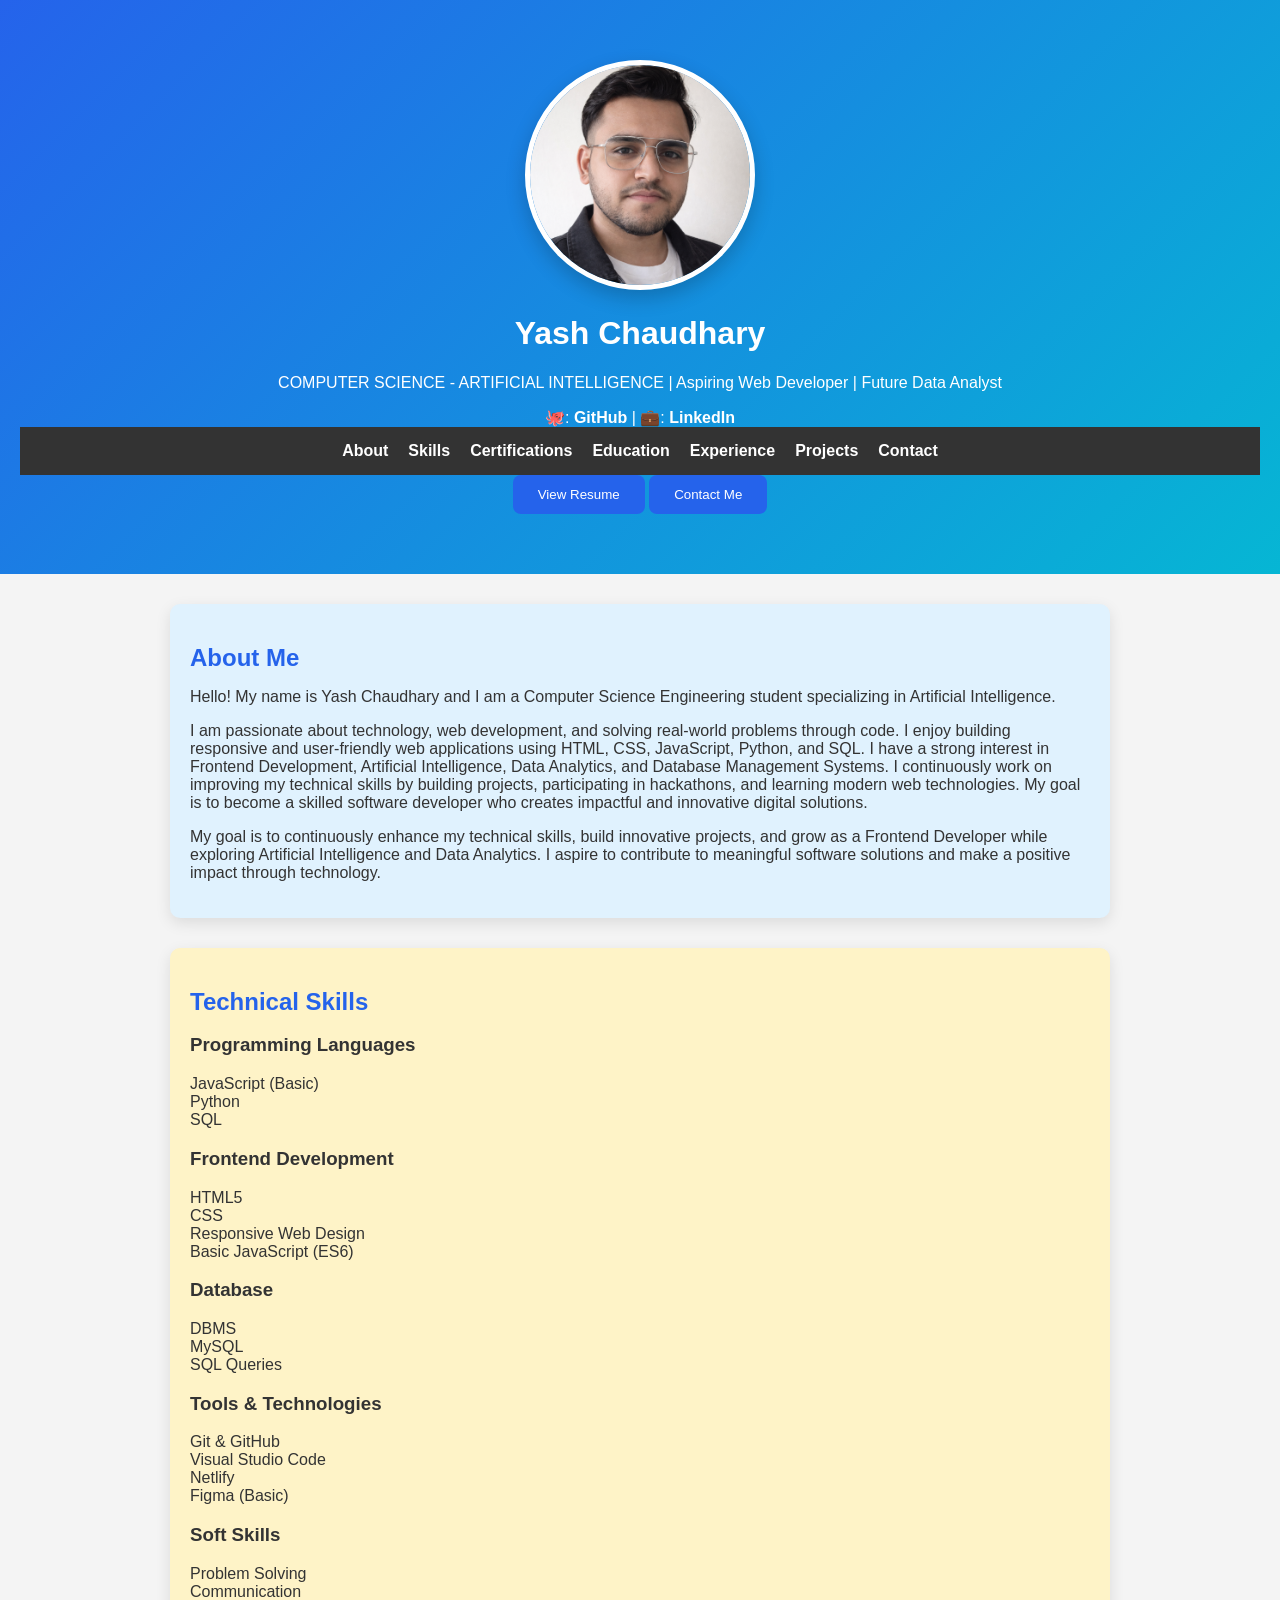
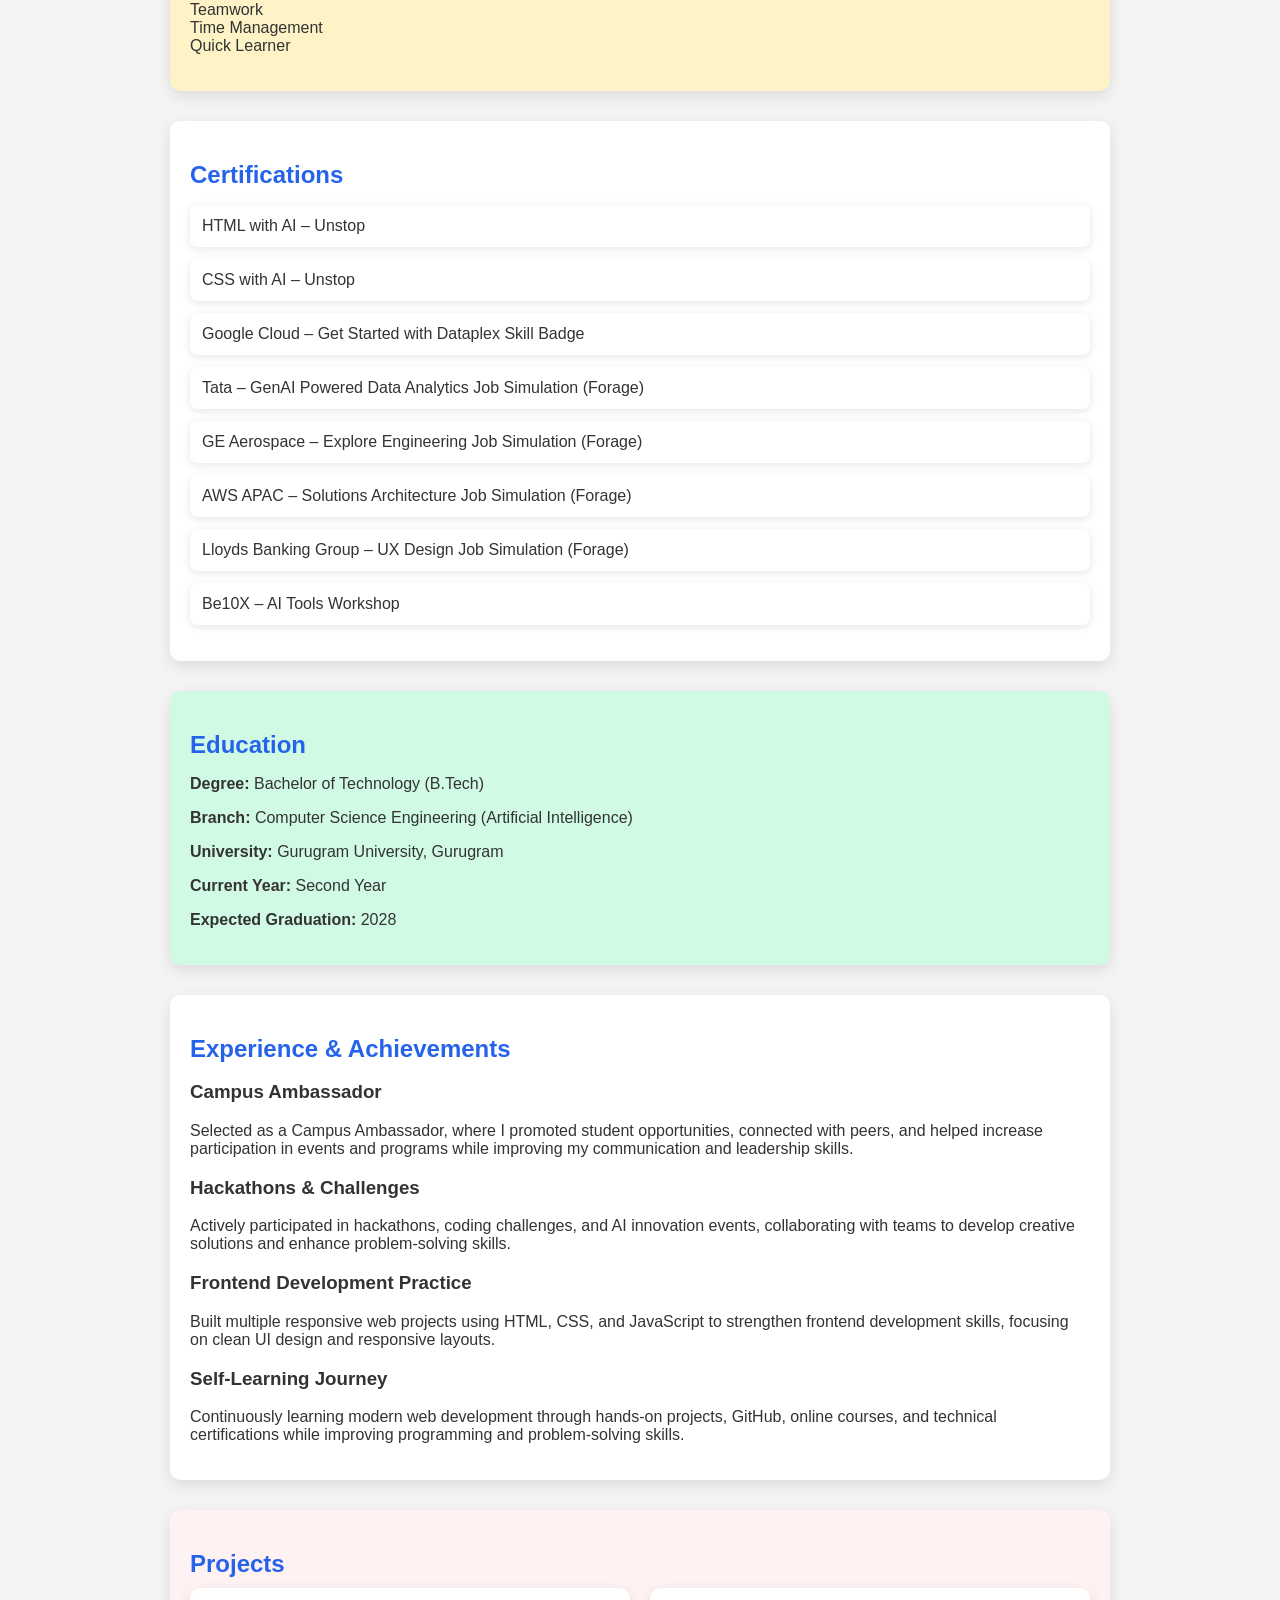
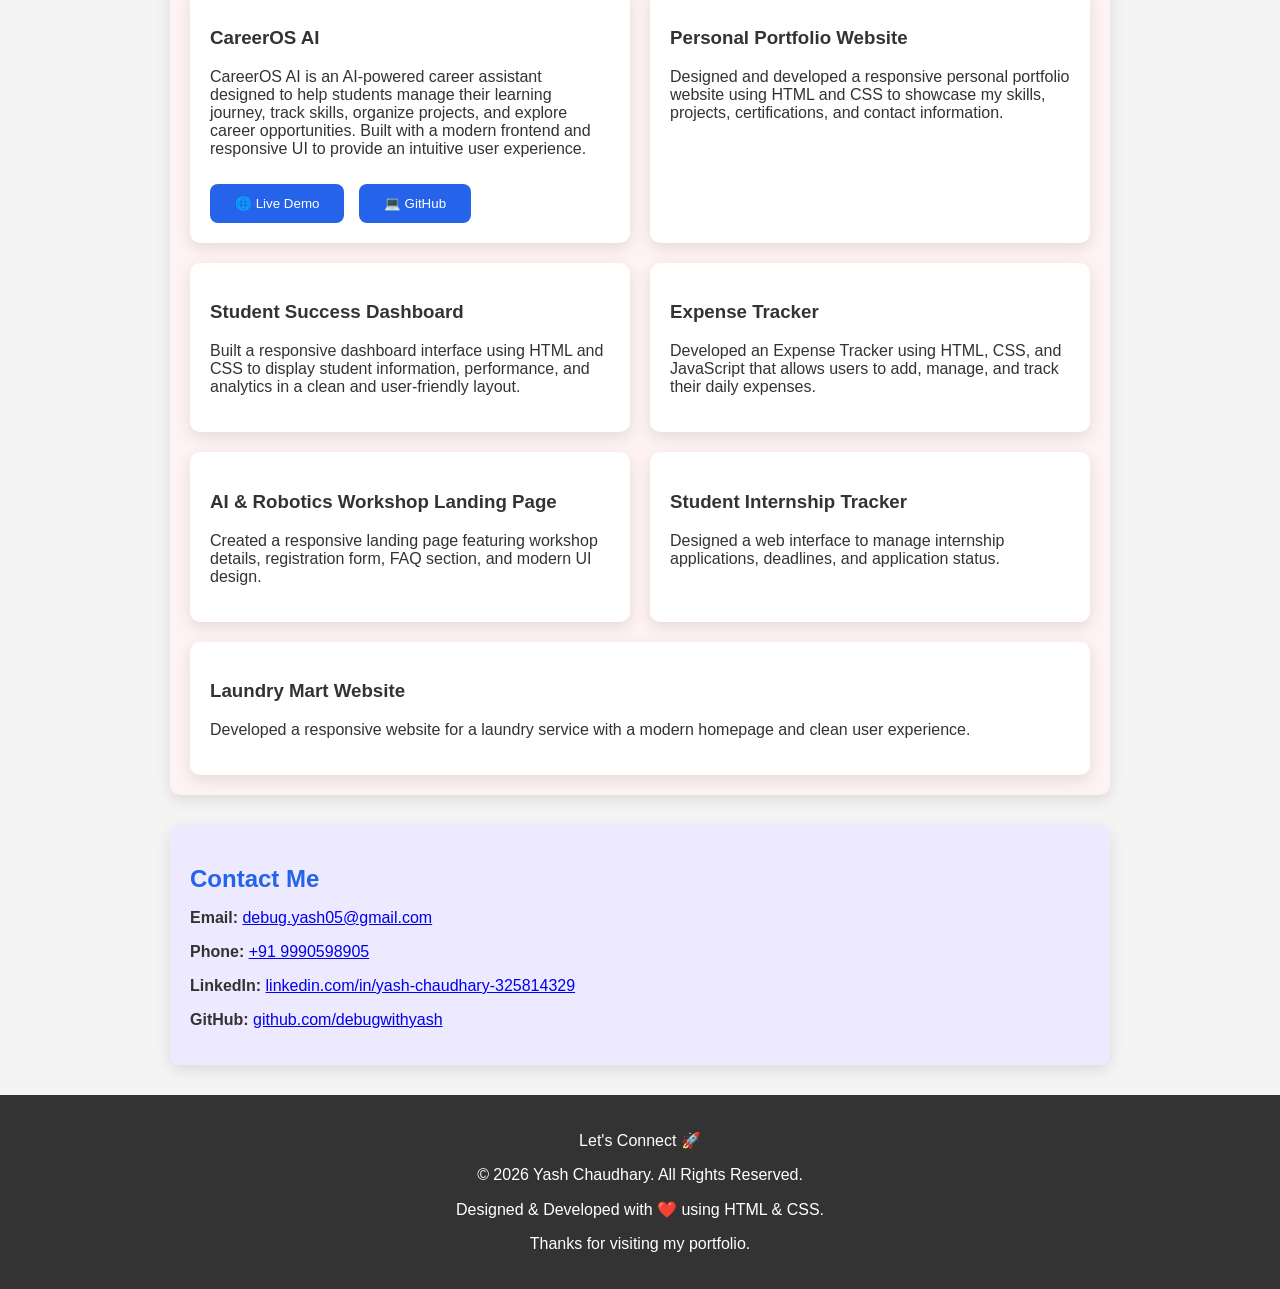
==== index.html @ e800869d "Rename day1.html to index.html" ====
<!DOCTYPE html>
<html>
<head>
   <title>Yash Chaudhary | Portfolio</title>
   <meta charset="UTF-8">
   <meta name="viewport" content="width=device-width, initial-scale=1.0">
</head>
<style>
    html{
    scroll-behavior:smooth;
   }
   img{
    width:220px;
    height:220px;
    border-radius:50%;
    object-fit:cover;
    object-position:center 15%;
    border:5px solid white;
    box-shadow:0 8px 20px rgba(0,0,0,.2);
}
    body{
        margin:0;
        padding:0;
        font-family: Arial, sans-serif;
        background:#f4f4f4;
        color:#333;
    }
    nav{
        background:#333;
       display:flex;
        justify-content:center;
        gap:20px;
        padding:15px;
        align-items:center;

        position:sticky;
        top:0;
        z-index:1000;
    }
    nav a{
        color:white;
        text-decoration:none;
        font-weight:bold;
    }
    nav a:hover{
        color:yellow;
    }
    header{
    text-align:center;
    padding:60px 20px;
    background:linear-gradient(135deg,#2563eb,#06b6d4);
    color:white;
}
header a{
    color:white;
    text-decoration:none;
    font-weight:bold;
}

header a:hover{
    color:#ffd54f;
}
    section{
        padding:20px;
        max-width:900px;
        margin:30px auto;
        background:white;
        border-radius:10px;
        box-shadow:0 5px 15px rgba(0,0,0,.1);
    }
    h2{
        color:#2563eb;
        margin-bottom:10px;
    }  
    button{
    background:#2563eb;
    color:white;
    border:none;
    padding:12px 25px;
    border-radius:8px;
    cursor:pointer;
    transition:.3s;
}


button:hover{
    background:#1d4ed8;
    transform:translateY(-3px);
}
    section:hover{
        transform:translateY(-5px);
        box-shadow:0 10px 20px rgba(0,0,0,.2);
    }
    section{
        transition:.3s;     
}
    
     ul{
    list-style:none;
    padding:0;
    }
    footer{
    background:#333;
    color:white;
    text-align:center;
    padding:20px;
    }
    #about
{
        background:#e0f2fe;
    }
    #skills{
        background:#fef3c7;
    }
    #education{
        background:#d1fae5;
    }
    #projects{
        background:#fef2f2;
    }
    #contact{
        background:#ede9fe;
    }
   #certifications li{
    background:#fff;
    padding:12px;
    margin-bottom:12px;
    border-radius:8px;
    box-shadow:0 2px 8px rgba(0,0,0,.1);
}
    .projects-container{
    display:flex;
    flex-wrap:wrap;
    gap:20px;
    justify-content:center;
}

.project-card{
    flex:1 1 280px;
    background:white;
    padding:20px;
    border-radius:10px;
    box-shadow:0 5px 15px rgba(0,0,0,.1);
    transition:.3s;
}

.project-card:hover{
    transform:translateY(-8px);
    box-shadow:0 10px 25px rgba(0,0,0,.2);
}
.project-card a{
    text-decoration:none;
}

.project-card button{
    margin-top:10px;
    margin-right:10px;
}
</style>
<body>
    <header>
        <img src="yash.png" alt="Yash Chaudhary">
        <h1>Yash Chaudhary</h1>
        <p>COMPUTER SCIENCE - ARTIFICIAL INTELLIGENCE | Aspiring Web Developer | Future Data Analyst</p>
        🐙: <a href="https://github.com/debugwithyash">GitHub</a> | 💼: <a href="https://www.linkedin.com/in/yash-chaudhary-325814329/">LinkedIn</a>
        <nav>
            <a href="#about">About</a> 
            <a href="#skills">Skills</a> 
            <a href="#certifications">Certifications</a> 
            <a href="#education">Education</a> 
            <a href="#experience">Experience</a> 
            <a href="#projects">Projects</a> 
            <a href="#contact">Contact</a>
        </nav>
        <a href="YashChaudharyResume.pdf" download>
        <button>View Resume</button>
        <a href="#contact">
    <button>Contact Me</button>
</a>
        </a>
    </header>

    <section id="about">
        <h2>About Me</h2>
        <p>
            Hello! My name is Yash Chaudhary and I am a Computer Science Engineering
            student specializing in Artificial Intelligence.
        </p>

        <p>
            I am passionate about technology, web development, and solving real-world problems through code. 
            I enjoy building responsive and user-friendly web applications using HTML, CSS, JavaScript, Python, and SQL.
             I have a strong interest in Frontend Development, Artificial Intelligence, Data Analytics, and Database Management Systems. 
             I continuously work on improving my technical skills by building projects, participating in hackathons, and learning modern web technologies. 
             My goal is to become a skilled software developer who creates impactful and innovative digital solutions.

        </p>

        <p>
            My goal is to continuously enhance my technical skills, build innovative projects, and grow as a Frontend Developer while exploring Artificial Intelligence and Data Analytics.
             I aspire to contribute to meaningful software solutions and make a positive impact through technology.

        </p>
    </section>


    <section id="skills">
        <h2>Technical Skills</h2>

        <h3>Programming Languages</h3>
        <ul>
            <li>JavaScript (Basic)</li>
            <li>Python</li>
            <li>SQL</li>
        </ul>

        <h3>Frontend Development</h3>
        <ul>
            <li>HTML5</li>
            <li>CSS</li>
            <li>Responsive Web Design</li>
            <li>Basic JavaScript (ES6)</li>
        </ul>

        <h3>Database</h3>
        <ul>
            <li>DBMS</li>
            <li>MySQL</li>
            <li>SQL Queries</li>
            
        </ul>
        <h3>Tools & Technologies</h3> 
        <ul> 
            <li>Git & GitHub</li> 
            <li>Visual Studio Code</li> 
            <li>Netlify</li>
            <li>Figma (Basic)</li> 
        </ul>
        <h3>Soft Skills</h3> 
        <ul> 
            <li>Problem Solving</li> 
            <li>Communication</li> 
            <li>Teamwork</li> 
            <li>Time Management</li> 
            <li>Quick Learner</li> 
        </ul>   
    </section>  

     <section id="certifications">
        <h2>Certifications</h2>
        <ul>
       <li>HTML with AI – Unstop</li> 
       <li>CSS with AI – Unstop</li> 
       <li>Google Cloud – Get Started with Dataplex Skill Badge</li>
        <li>Tata – GenAI Powered Data Analytics Job Simulation (Forage)</li>
         <li>GE Aerospace – Explore Engineering Job Simulation (Forage)</li> 
         <li>AWS APAC – Solutions Architecture Job Simulation (Forage)</li> 
         <li>Lloyds Banking Group – UX Design Job Simulation (Forage)</li> 
         <li>Be10X – AI Tools Workshop</li>     
        </ul>
     </section>

    <section id="education">
        <h2>Education</h2>

        <p><strong>Degree:</strong> Bachelor of Technology (B.Tech)</p> 
        <p><strong>Branch:</strong> Computer Science Engineering (Artificial Intelligence)</p> 
        <p><strong>University:</strong> Gurugram University, Gurugram</p> 
        <p><strong>Current Year:</strong> Second Year</p> 
        <p><strong>Expected Graduation:</strong> 2028</p>

    </section>
<section id="experience">
    <h2>Experience & Achievements</h2>

<h3>Campus Ambassador</h3>
<p>
    Selected as a Campus Ambassador, where I promoted student opportunities, connected with peers, and helped increase participation in events and programs while improving my communication and leadership skills.
</p>

<h3>Hackathons & Challenges</h3>
<p>
    Actively participated in hackathons, coding challenges, and AI innovation events, collaborating with teams to develop creative solutions and enhance problem-solving skills.
</p>

<h3>Frontend Development Practice</h3>
<p>
    Built multiple responsive web projects using HTML, CSS, and JavaScript to strengthen frontend development skills, focusing on clean UI design and responsive layouts.
</p>

<h3>Self-Learning Journey</h3>
<p>
    Continuously learning modern web development through hands-on projects, GitHub, online courses, and technical certifications while improving programming and problem-solving skills.
</p>

</section>

        
  <section id="projects">
    <h2>Projects</h2>

    <div class="projects-container">
<div class="project-card">
    <h3>CareerOS AI</h3>
    <p>
        CareerOS AI is an AI-powered career assistant designed to help students manage their learning journey, track skills, organize projects, and explore career opportunities. Built with a modern frontend and responsive UI to provide an intuitive user experience.
    </p>
    <a href="https://careeros-ai.netlify.app/" target="_blank">
    <button>🌐 Live Demo</button>
</a>

<a href="https://github.com/debugwithyash/careeros-ai" target="_blank">
    <button>💻 GitHub</button>
</a>
</div>
        <div class="project-card">
            <h3>Personal Portfolio Website</h3>
            <p>
                Designed and developed a responsive personal portfolio website using HTML and CSS to showcase my skills, projects, certifications, and contact information.
            </p>
        </div>

        <div class="project-card">
            <h3>Student Success Dashboard</h3>
            <p>
                Built a responsive dashboard interface using HTML and CSS to display student information, performance, and analytics in a clean and user-friendly layout.
            </p>
        </div>

        <div class="project-card">
            <h3>Expense Tracker</h3>
            <p>
                Developed an Expense Tracker using HTML, CSS, and JavaScript that allows users to add, manage, and track their daily expenses.
            </p>
        </div>

        <div class="project-card">
            <h3>AI & Robotics Workshop Landing Page</h3>
            <p>
                Created a responsive landing page featuring workshop details, registration form, FAQ section, and modern UI design.
            </p>
        </div>

        <div class="project-card">
            <h3>Student Internship Tracker</h3>
            <p>
                Designed a web interface to manage internship applications, deadlines, and application status.
            </p>
        </div>

        <div class="project-card">
            <h3>Laundry Mart Website</h3>
            <p>
                Developed a responsive website for a laundry service with a modern homepage and clean user experience.
            </p>
        </div>

    </div>
</section>

<section id="contact">
    <h2>Contact Me</h2>

<p><strong>Email:</strong> <a href="mailto:debug.yash05@gmail.com">debug.yash05@gmail.com</a></p>

<p><strong>Phone:</strong> <a href="tel:+919990598905">+91 9990598905</a></p>

<p><strong>LinkedIn:</strong> 
    <a href="https://www.linkedin.com/in/yash-chaudhary-325814329/" target="_blank">
        linkedin.com/in/yash-chaudhary-325814329
    </a>
</p>

<p><strong>GitHub:</strong> 
    <a href="https://github.com/debugwithyash" target="_blank">
        github.com/debugwithyash
    </a>
</p>

</section>

<footer>
    <p>Let's Connect 🚀</p>
    <p>© 2026 Yash Chaudhary. All Rights Reserved.</p>
    <p>Designed & Developed with ❤️ using HTML & CSS.</p>
    <p>Thanks for visiting my portfolio.</p>
</footer>

</body>
</html>
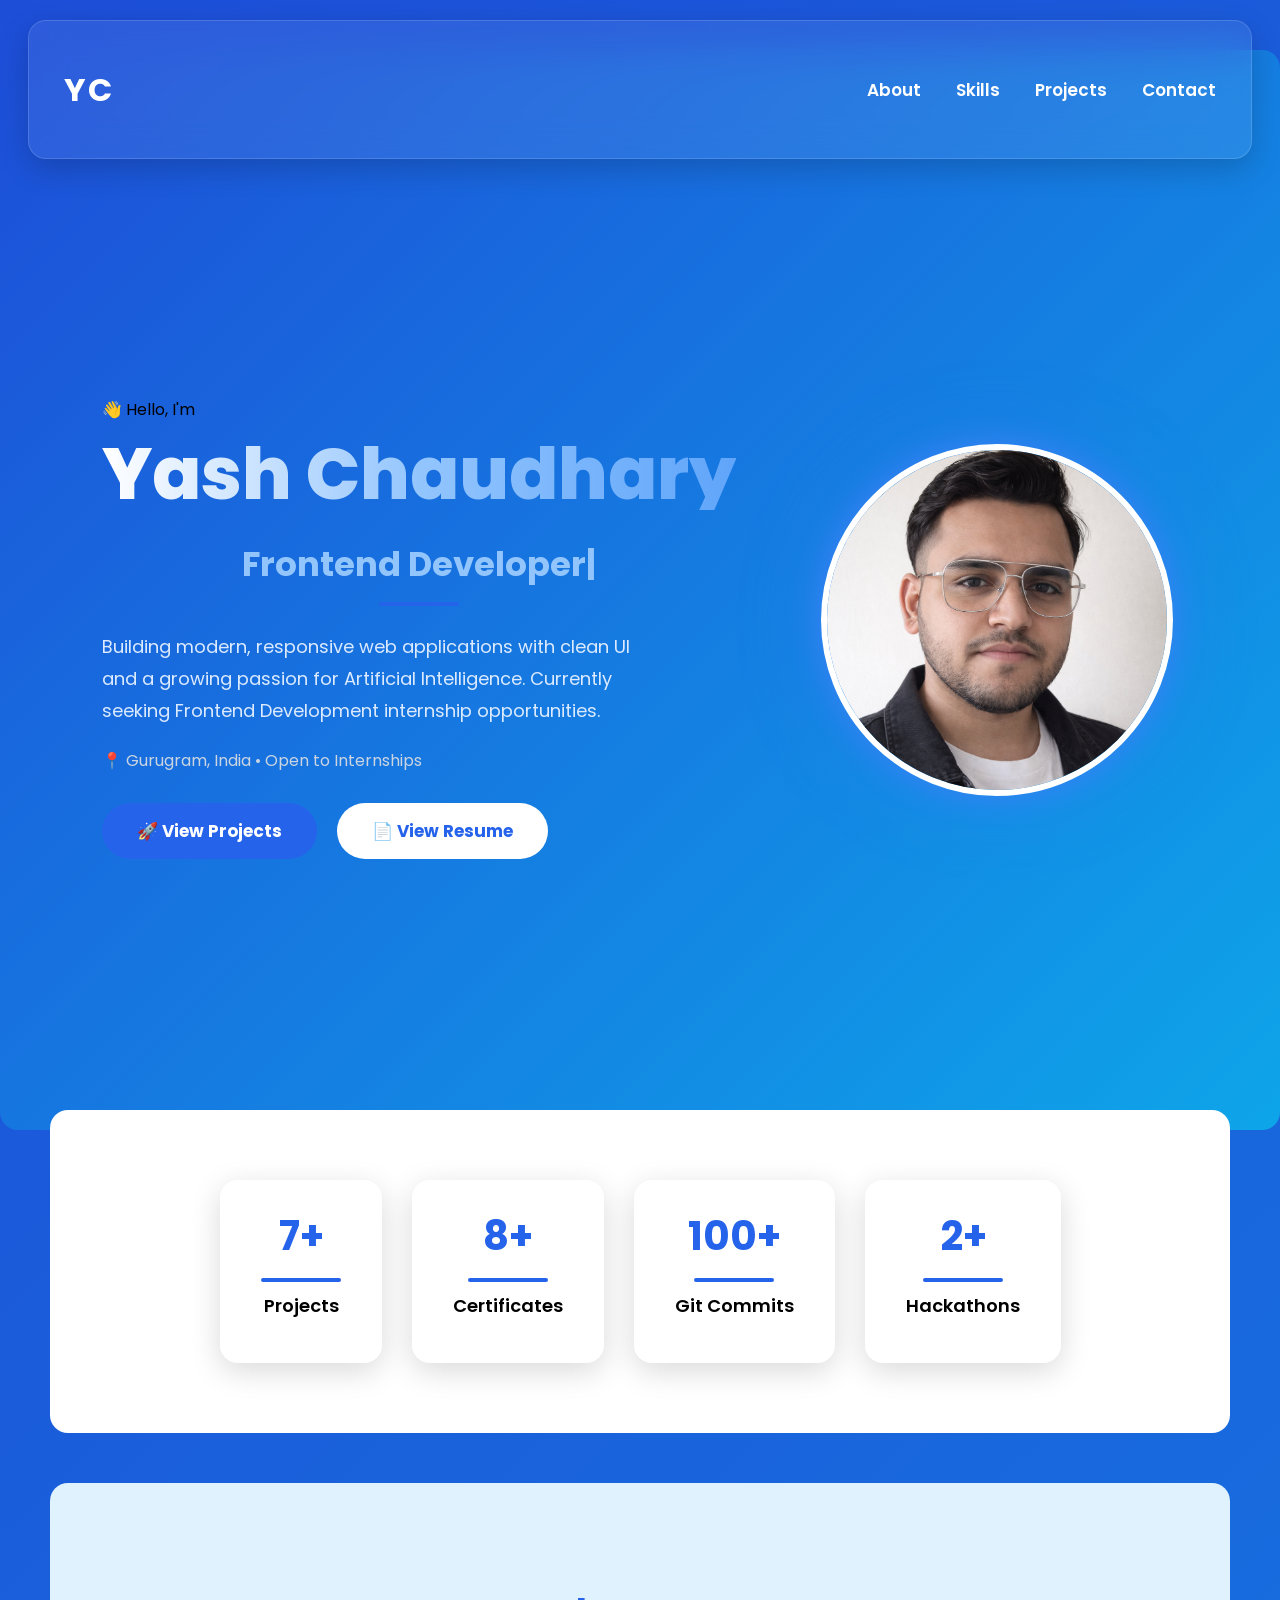
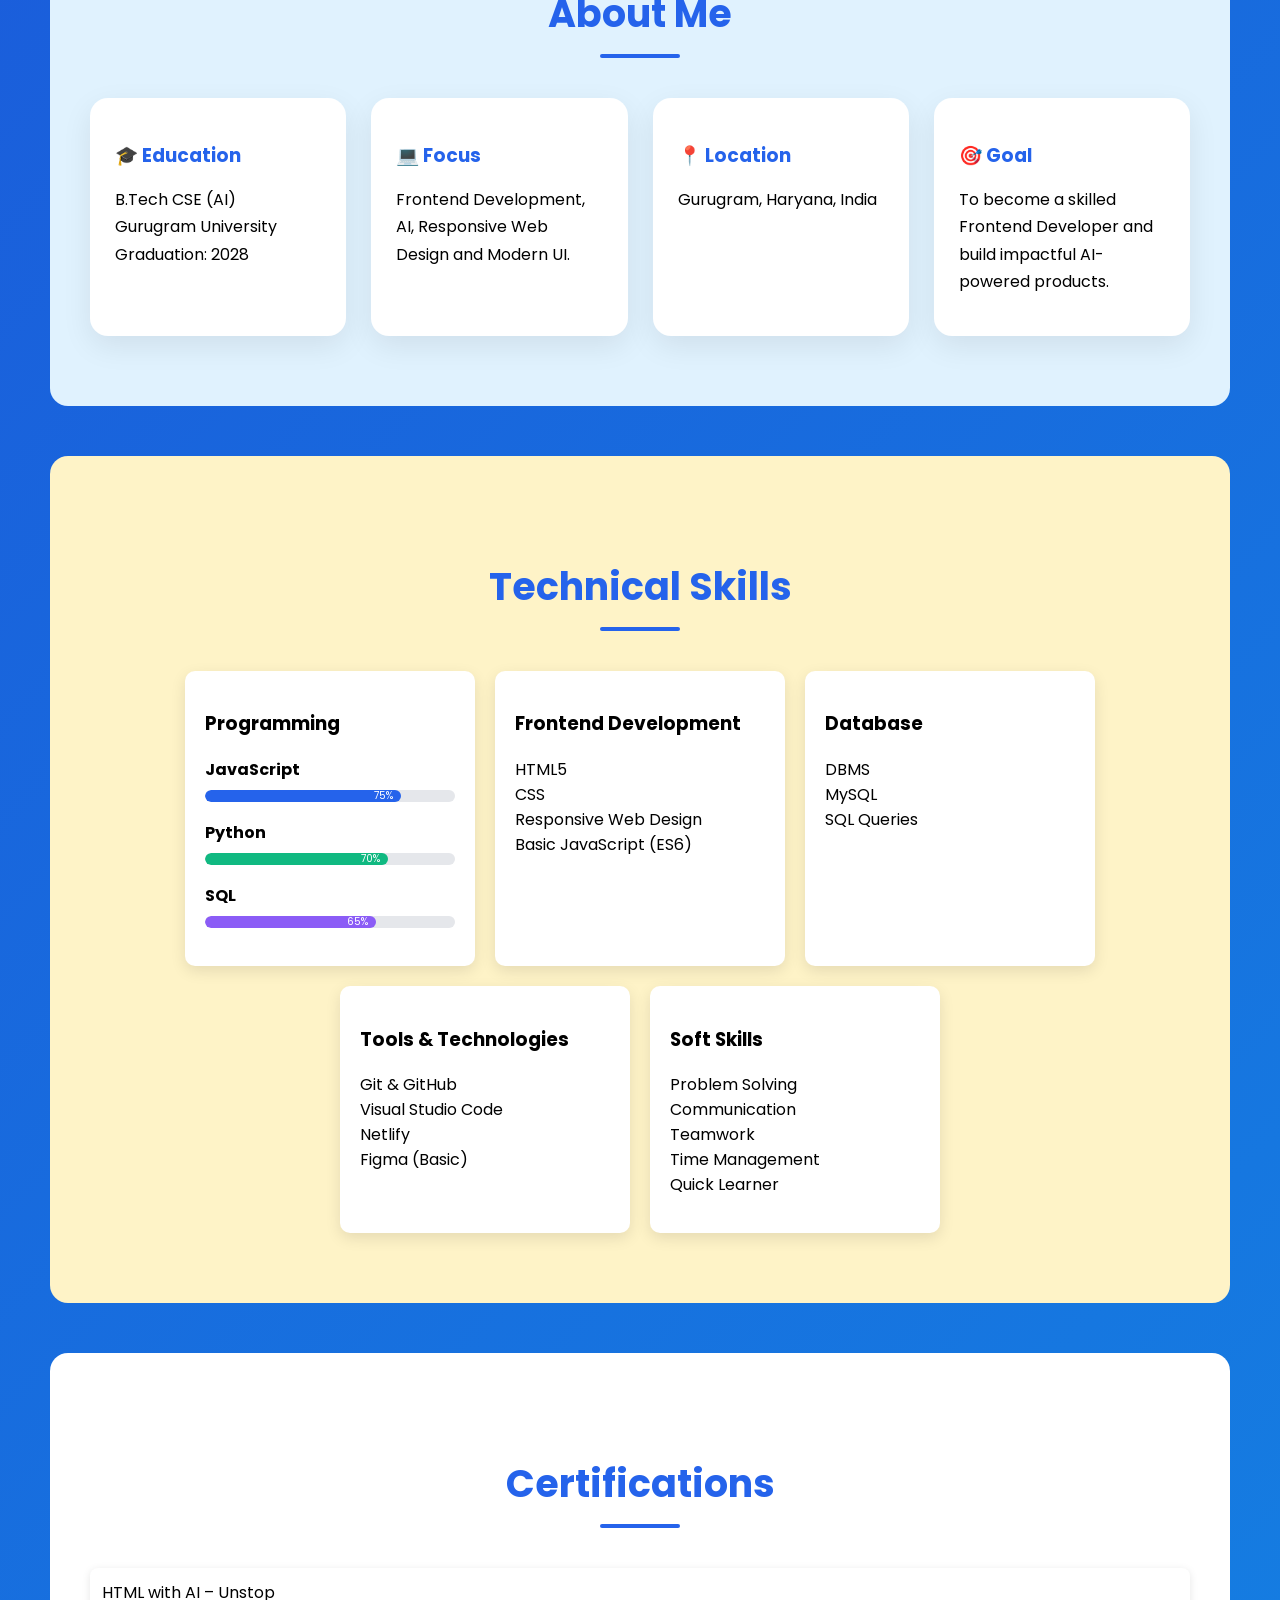
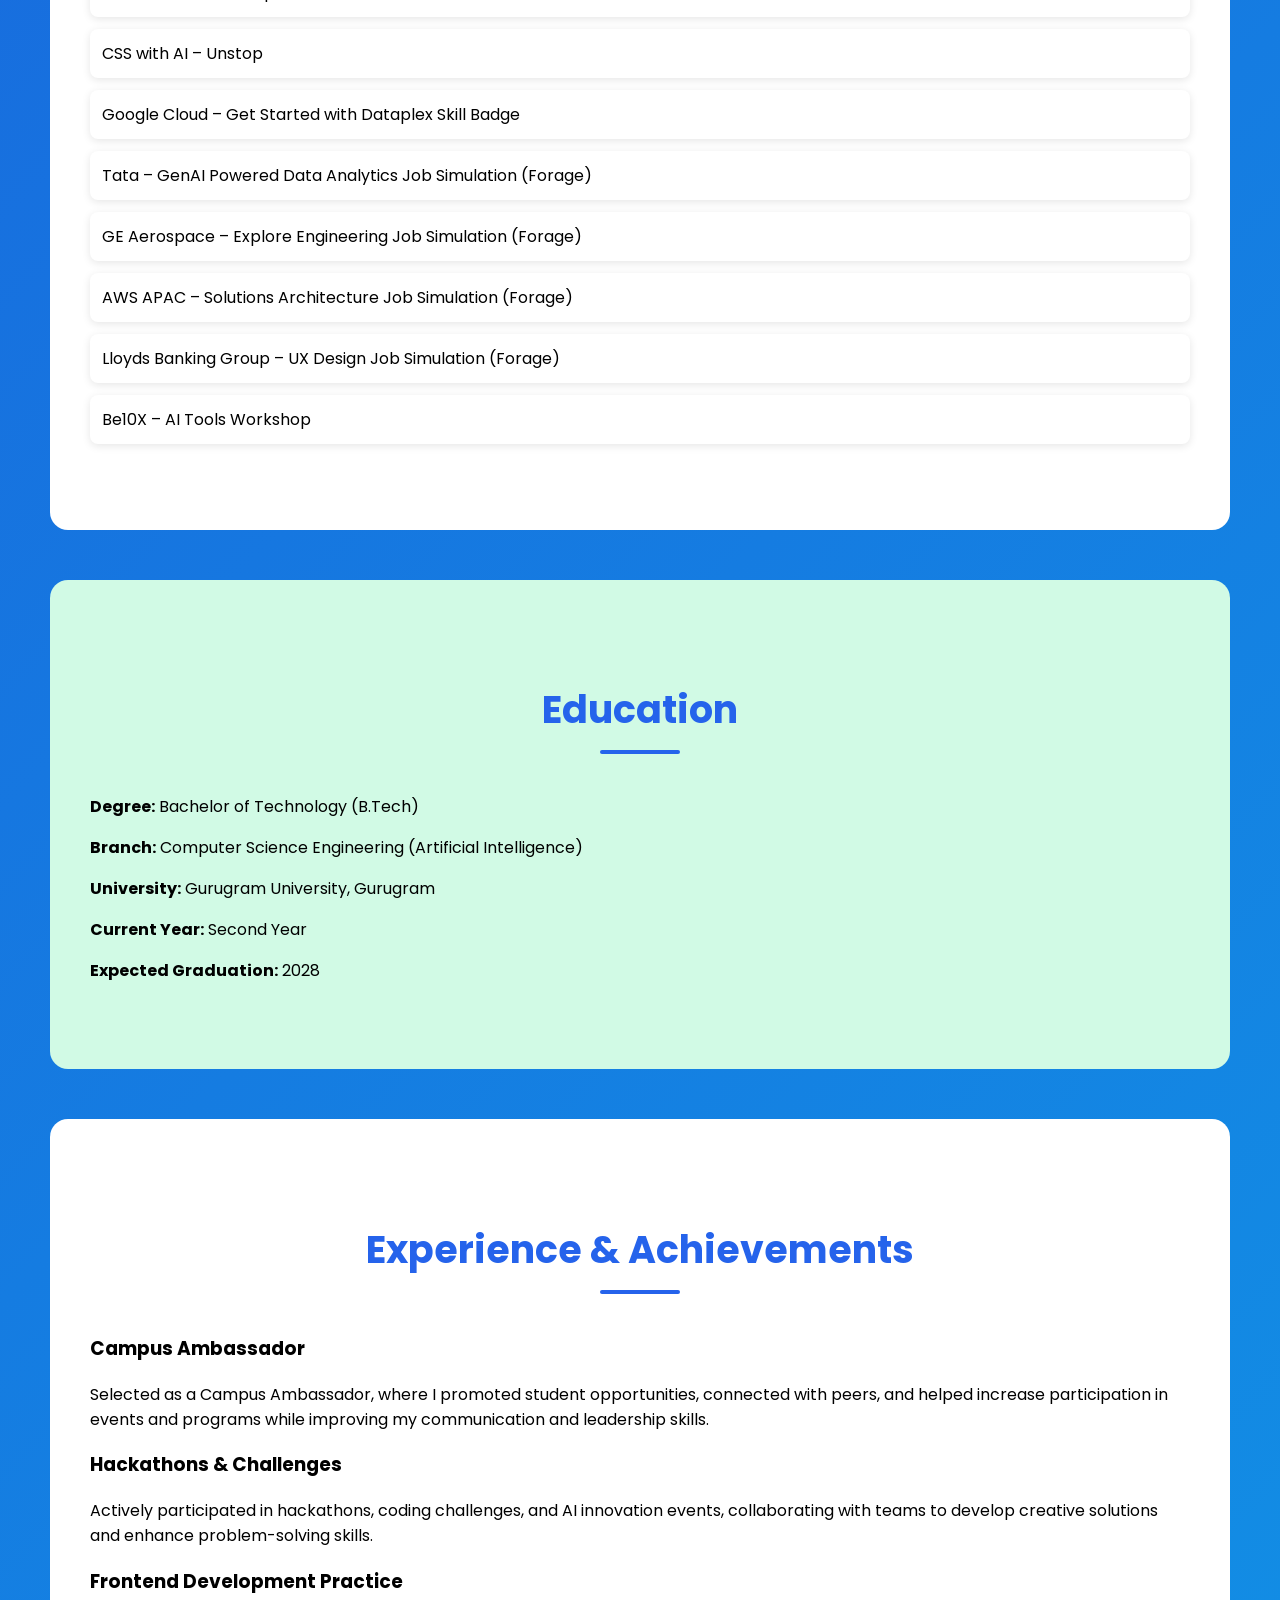
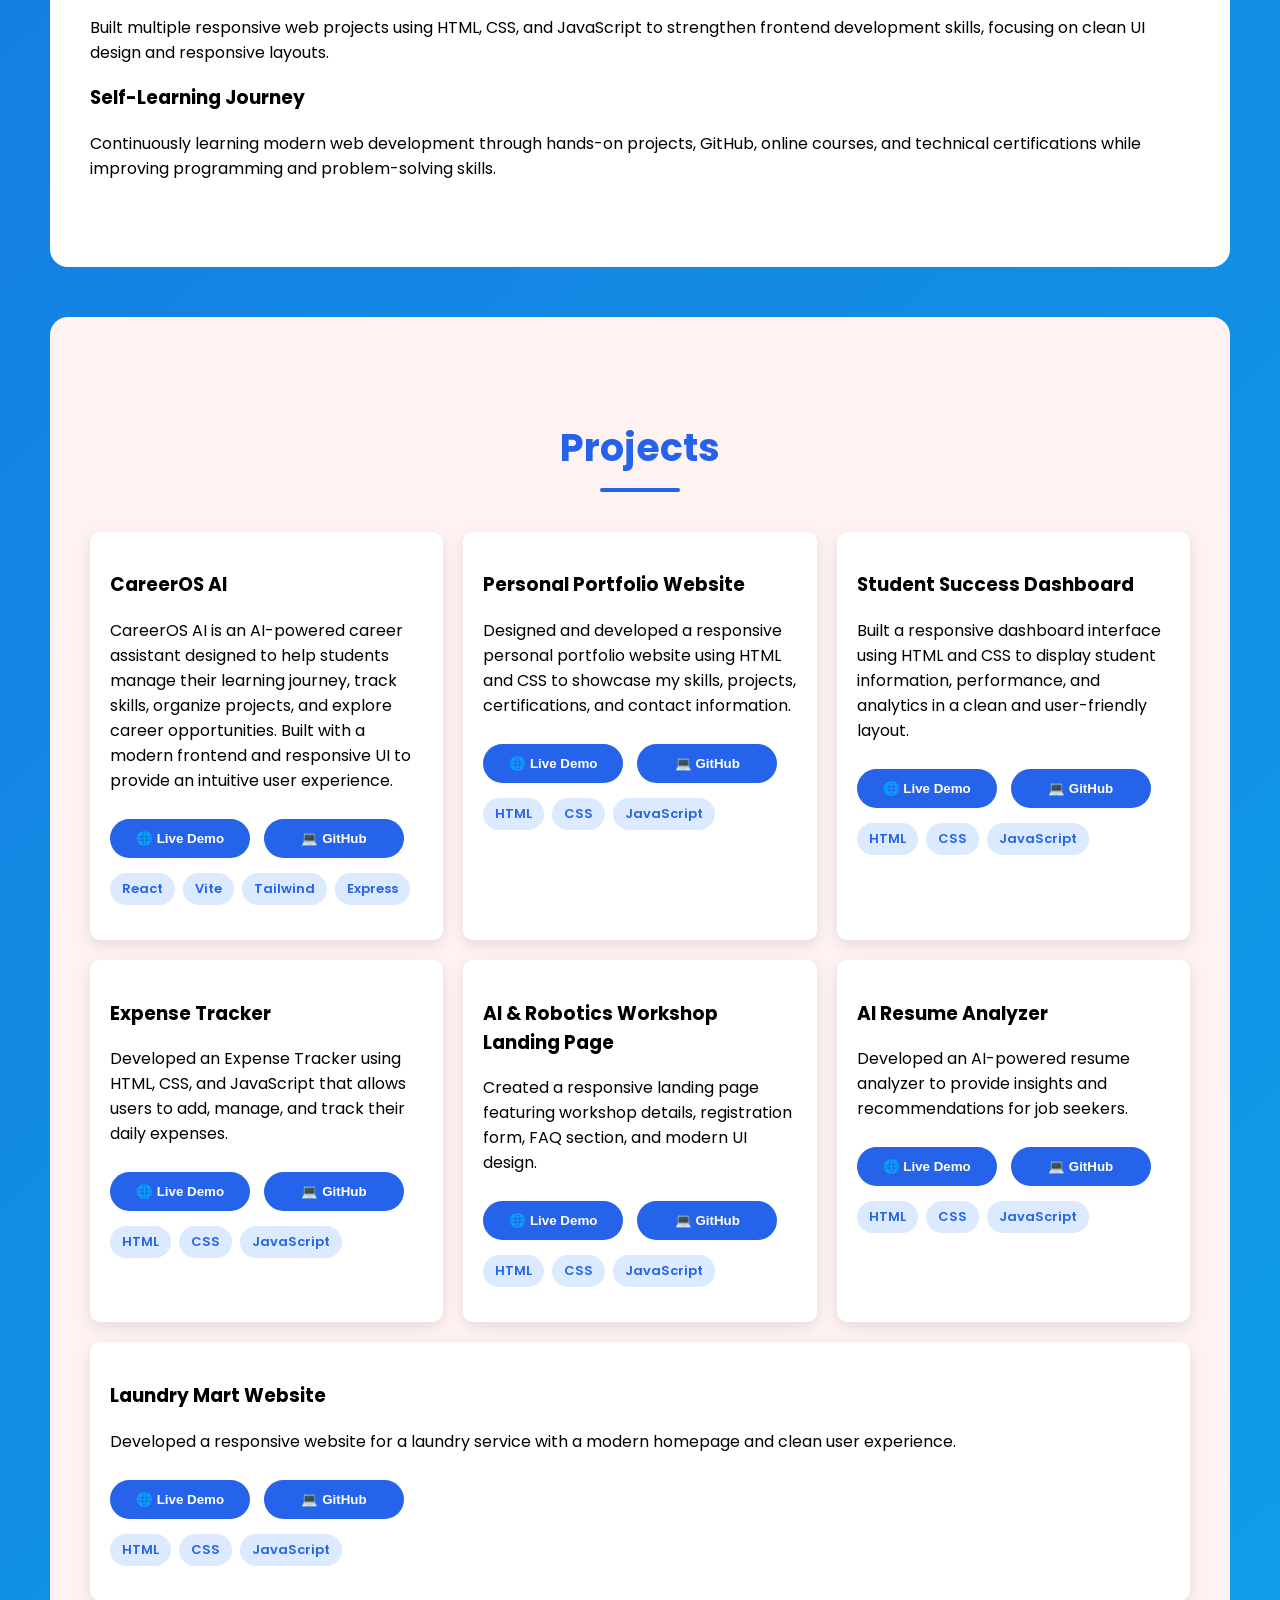
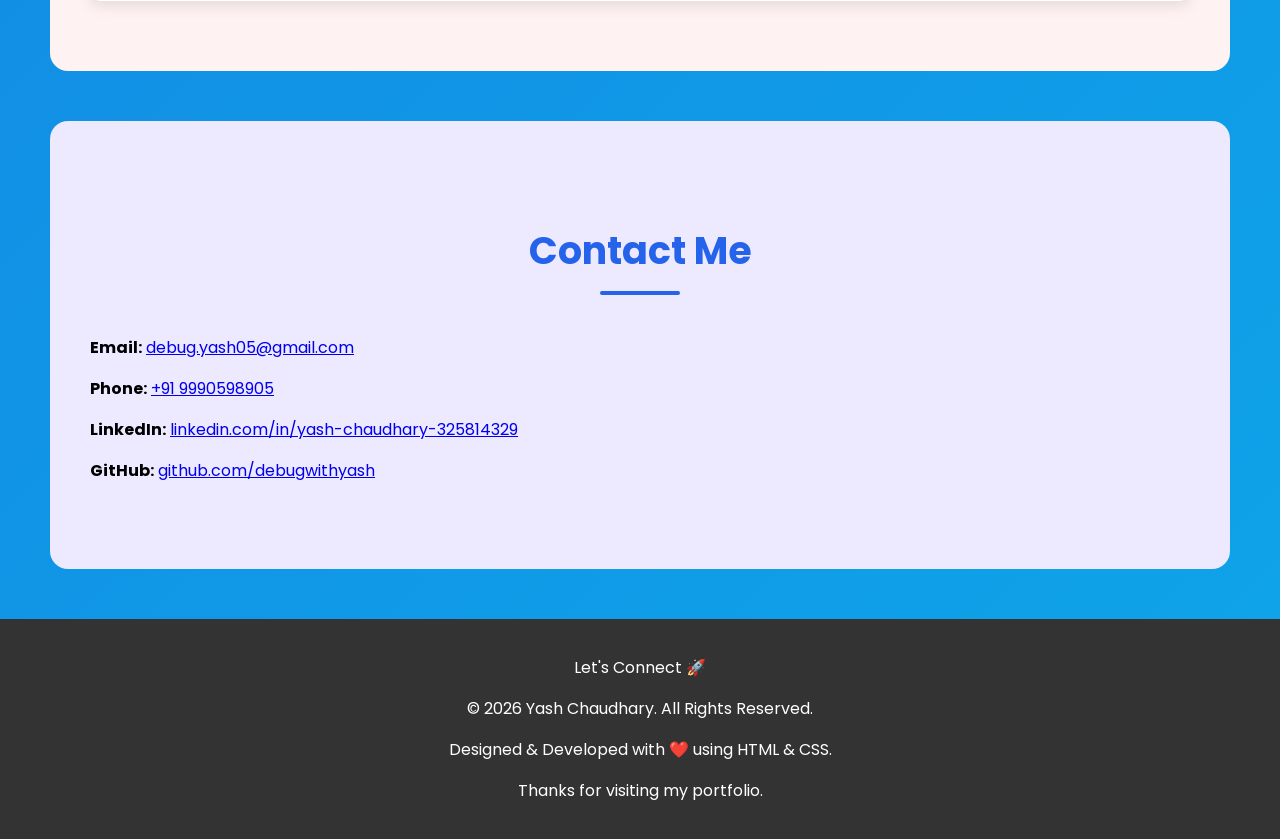
==== commit 2f76e9fe: "Upgrade portfolio hero section" ====
--- a/index.html
+++ b/index.html
@@ -4,216 +4,160 @@
    <title>Yash Chaudhary | Portfolio</title>
    <meta charset="UTF-8">
    <meta name="viewport" content="width=device-width, initial-scale=1.0">
+<link rel="stylesheet" href="css/style.css">
+<link rel="preconnect" href="https://fonts.googleapis.com">
+<link rel="preconnect" href="https://fonts.gstatic.com" crossorigin>
+<link href="https://fonts.googleapis.com/css2?family=Poppins:wght@300;400;500;600;700;800&display=swap" rel="stylesheet">
 </head>
-<style>
-    html{
-    scroll-behavior:smooth;
-   }
-   img{
-    width:220px;
-    height:220px;
-    border-radius:50%;
-    object-fit:cover;
-    object-position:center 15%;
-    border:5px solid white;
-    box-shadow:0 8px 20px rgba(0,0,0,.2);
-}
-    body{
-        margin:0;
-        padding:0;
-        font-family: Arial, sans-serif;
-        background:#f4f4f4;
-        color:#333;
-    }
-    nav{
-        background:#333;
-       display:flex;
-        justify-content:center;
-        gap:20px;
-        padding:15px;
-        align-items:center;
-
-        position:sticky;
-        top:0;
-        z-index:1000;
-    }
-    nav a{
-        color:white;
-        text-decoration:none;
-        font-weight:bold;
-    }
-    nav a:hover{
-        color:yellow;
-    }
-    header{
-    text-align:center;
-    padding:60px 20px;
-    background:linear-gradient(135deg,#2563eb,#06b6d4);
-    color:white;
-}
-header a{
-    color:white;
-    text-decoration:none;
-    font-weight:bold;
-}
-
-header a:hover{
-    color:#ffd54f;
-}
-    section{
-        padding:20px;
-        max-width:900px;
-        margin:30px auto;
-        background:white;
-        border-radius:10px;
-        box-shadow:0 5px 15px rgba(0,0,0,.1);
-    }
-    h2{
-        color:#2563eb;
-        margin-bottom:10px;
-    }  
-    button{
-    background:#2563eb;
-    color:white;
-    border:none;
-    padding:12px 25px;
-    border-radius:8px;
-    cursor:pointer;
-    transition:.3s;
-}
-
-
-button:hover{
-    background:#1d4ed8;
-    transform:translateY(-3px);
-}
-    section:hover{
-        transform:translateY(-5px);
-        box-shadow:0 10px 20px rgba(0,0,0,.2);
-    }
-    section{
-        transition:.3s;     
-}
-    
-     ul{
-    list-style:none;
-    padding:0;
-    }
-    footer{
-    background:#333;
-    color:white;
-    text-align:center;
-    padding:20px;
-    }
-    #about
-{
-        background:#e0f2fe;
-    }
-    #skills{
-        background:#fef3c7;
-    }
-    #education{
-        background:#d1fae5;
-    }
-    #projects{
-        background:#fef2f2;
-    }
-    #contact{
-        background:#ede9fe;
-    }
-   #certifications li{
-    background:#fff;
-    padding:12px;
-    margin-bottom:12px;
-    border-radius:8px;
-    box-shadow:0 2px 8px rgba(0,0,0,.1);
-}
-    .projects-container{
-    display:flex;
-    flex-wrap:wrap;
-    gap:20px;
-    justify-content:center;
-}
-
-.project-card{
-    flex:1 1 280px;
-    background:white;
-    padding:20px;
-    border-radius:10px;
-    box-shadow:0 5px 15px rgba(0,0,0,.1);
-    transition:.3s;
-}
-
-.project-card:hover{
-    transform:translateY(-8px);
-    box-shadow:0 10px 25px rgba(0,0,0,.2);
-}
-.project-card a{
-    text-decoration:none;
-}
-
-.project-card button{
-    margin-top:10px;
-    margin-right:10px;
-}
-</style>
+
 <body>
-    <header>
-        <img src="yash.png" alt="Yash Chaudhary">
+    <nav>
+
+    <h2 class="logo">YC</h2>
+
+    <div class="menu-toggle">
+        ☰
+    </div>
+
+    <div class="nav-links">
+
+        <a href="#about">About</a>
+        <a href="#skills">Skills</a>
+        <a href="#projects">Projects</a>
+        <a href="#contact">Contact</a>
+
+    </div>
+
+</nav>
+    <section class="hero">
+
+    <div class="hero-text">
+
+        <p> 👋 Hello, I'm</p>
+
         <h1>Yash Chaudhary</h1>
-        <p>COMPUTER SCIENCE - ARTIFICIAL INTELLIGENCE | Aspiring Web Developer | Future Data Analyst</p>
-        🐙: <a href="https://github.com/debugwithyash">GitHub</a> | 💼: <a href="https://www.linkedin.com/in/yash-chaudhary-325814329/">LinkedIn</a>
-        <nav>
-            <a href="#about">About</a> 
-            <a href="#skills">Skills</a> 
-            <a href="#certifications">Certifications</a> 
-            <a href="#education">Education</a> 
-            <a href="#experience">Experience</a> 
-            <a href="#projects">Projects</a> 
-            <a href="#contact">Contact</a>
-        </nav>
-        <a href="YashChaudharyResume.pdf" download>
-        <button>View Resume</button>
-        <a href="#contact">
-    <button>Contact Me</button>
-</a>
-        </a>
-    </header>
-
+
+     <h2>
+    <span class="typing"></span>
+</h2>
+
+        <p class="description">
+    Building modern, responsive web applications with clean UI
+    and a growing passion for Artificial Intelligence.
+    Currently seeking Frontend Development internship opportunities.
+</p>
+<p class="hero-location">
+📍 Gurugram, India • Open to Internships
+</p>
+       <div class="buttons">
+
+    <a href="#projects" class="project-btn">
+        🚀 View Projects
+    </a>
+
+    <a href="resume/YashChaudharyResume.pdf"
+       target="_blank"
+       class="resume-btn">
+        📄 View Resume
+    </a>
+</div>
+</div> 
+
+    <div class="hero-image">
+
+      <img src="images/yash.png" alt="Yash Chaudhary">
+
+    </div>
+
+</section>
+
+<section class="stats">
+
+    <div class="stat-card">
+        <h2>7+</h2>
+        <p>Projects</p>
+    </div>
+
+    <div class="stat-card">
+        <h2>8+</h2>
+        <p>Certificates</p>
+    </div>
+
+    <div class="stat-card">
+        <h2>100+</h2>
+        <p>Git Commits</p>
+    </div>
+
+    <div class="stat-card">
+        <h2>2+</h2>
+        <p>Hackathons</p>
+    </div>
+
+</section>
     <section id="about">
-        <h2>About Me</h2>
-        <p>
-            Hello! My name is Yash Chaudhary and I am a Computer Science Engineering
-            student specializing in Artificial Intelligence.
-        </p>
-
-        <p>
-            I am passionate about technology, web development, and solving real-world problems through code. 
-            I enjoy building responsive and user-friendly web applications using HTML, CSS, JavaScript, Python, and SQL.
-             I have a strong interest in Frontend Development, Artificial Intelligence, Data Analytics, and Database Management Systems. 
-             I continuously work on improving my technical skills by building projects, participating in hackathons, and learning modern web technologies. 
-             My goal is to become a skilled software developer who creates impactful and innovative digital solutions.
-
-        </p>
-
-        <p>
-            My goal is to continuously enhance my technical skills, build innovative projects, and grow as a Frontend Developer while exploring Artificial Intelligence and Data Analytics.
-             I aspire to contribute to meaningful software solutions and make a positive impact through technology.
-
-        </p>
-    </section>
+
+    <h2>About Me</h2>
+
+    <div class="about-container">
+
+        <div class="about-card">
+            <h3>🎓 Education</h3>
+            <p>B.Tech CSE (AI)<br>Gurugram University<br>Graduation: 2028</p>
+        </div>
+
+        <div class="about-card">
+            <h3>💻 Focus</h3>
+            <p>Frontend Development, AI, Responsive Web Design and Modern UI.</p>
+        </div>
+
+        <div class="about-card">
+            <h3>📍 Location</h3>
+            <p>Gurugram, Haryana, India</p>
+        </div>
+
+        <div class="about-card">
+            <h3>🎯 Goal</h3>
+            <p>To become a skilled Frontend Developer and build impactful AI-powered products.</p>
+        </div>
+
+    </div>
+
+</section>
 
 
     <section id="skills">
         <h2>Technical Skills</h2>
 
-        <h3>Programming Languages</h3>
-        <ul>
-            <li>JavaScript (Basic)</li>
-            <li>Python</li>
-            <li>SQL</li>
-        </ul>
-
+        <div class="skills-container">
+
+       <div class="skill-card">
+
+    <h3>Programming</h3>
+
+    <div class="skill">
+        <span>JavaScript</span>
+        <div class="progress">
+            <div class="progress-bar js">75%</div>
+        </div>
+    </div>
+
+    <div class="skill">
+        <span>Python</span>
+        <div class="progress">
+            <div class="progress-bar py">70%</div>
+        </div>
+    </div>
+
+    <div class="skill">
+        <span>SQL</span>
+        <div class="progress">
+            <div class="progress-bar sql">65%</div>
+        </div>
+    </div>
+
+</div>
+     
+<div class="skill-card">
         <h3>Frontend Development</h3>
         <ul>
             <li>HTML5</li>
@@ -221,7 +165,8 @@
             <li>Responsive Web Design</li>
             <li>Basic JavaScript (ES6)</li>
         </ul>
-
+</div>
+<div class="skill-card">
         <h3>Database</h3>
         <ul>
             <li>DBMS</li>
@@ -229,6 +174,8 @@
             <li>SQL Queries</li>
             
         </ul>
+</div>
+<div class="skill-card">
         <h3>Tools & Technologies</h3> 
         <ul> 
             <li>Git & GitHub</li> 
@@ -236,6 +183,8 @@
             <li>Netlify</li>
             <li>Figma (Basic)</li> 
         </ul>
+</div>
+<div class="skill-card">
         <h3>Soft Skills</h3> 
         <ul> 
             <li>Problem Solving</li> 
@@ -243,7 +192,8 @@
             <li>Teamwork</li> 
             <li>Time Management</li> 
             <li>Quick Learner</li> 
-        </ul>   
+        </ul>  
+        </div> 
     </section>  
 
      <section id="certifications">
@@ -312,40 +262,109 @@
 <a href="https://github.com/debugwithyash/careeros-ai" target="_blank">
     <button>💻 GitHub</button>
 </a>
-</div>
+<div class="tech-stack">
+    <span>React</span>
+    <span>Vite</span>
+    <span>Tailwind</span>
+    <span>Express</span>
+</div>
+</div>
+
         <div class="project-card">
             <h3>Personal Portfolio Website</h3>
             <p>
                 Designed and developed a responsive personal portfolio website using HTML and CSS to showcase my skills, projects, certifications, and contact information.
             </p>
-        </div>
+            <a href="https://yashhchaudharyportfolio.netlify.app/" target="_blank">
+                <button>🌐 Live Demo</button>
+            </a>
+
+            <a href="https://debugwithyash.github.io/portfolio/" target="_blank">
+                <button>💻 GitHub</button>
+            </a>
+              <div class="tech-stack">
+    <span>HTML</span>
+    <span>CSS</span>
+    <span>JavaScript</span>
+</div>
+        </div>
+      
 
         <div class="project-card">
             <h3>Student Success Dashboard</h3>
             <p>
                 Built a responsive dashboard interface using HTML and CSS to display student information, performance, and analytics in a clean and user-friendly layout.
             </p>
-        </div>
-
+            <a href="https://studentsuccessdashboard.netlify.app/" target="_blank">
+                <button>🌐 Live Demo</button>
+            </a>
+
+            <a href=" https://debugwithyash.github.io/STUDENT-SUCCESS-DASHBOARD/" target="_blank">
+                <button>💻 GitHub</button>
+            </a>
+              <div class="tech-stack">
+    <span>HTML</span>
+    <span>CSS</span>
+    <span>JavaScript</span>
+</div>
+        </div>
+        
         <div class="project-card">
             <h3>Expense Tracker</h3>
             <p>
                 Developed an Expense Tracker using HTML, CSS, and JavaScript that allows users to add, manage, and track their daily expenses.
             </p>
-        </div>
+            <a href="https://expensivestracker.netlify.app/" target="_blank">
+                <button>🌐 Live Demo</button>
+            </a>
+
+            <a href="https://debugwithyash.github.io/expense-tracker/" target="_blank">
+                <button>💻 GitHub</button>
+            </a>
+              <div class="tech-stack">
+    <span>HTML</span>
+    <span>CSS</span>
+    <span>JavaScript</span>
+</div>
+        </div>
+        
 
         <div class="project-card">
             <h3>AI & Robotics Workshop Landing Page</h3>
             <p>
                 Created a responsive landing page featuring workshop details, registration form, FAQ section, and modern UI design.
             </p>
-        </div>
-
-        <div class="project-card">
-            <h3>Student Internship Tracker</h3>
-            <p>
-                Designed a web interface to manage internship applications, deadlines, and application status.
-            </p>
+            <a href="https://airoboticworkshop.netlify.app/" target="_blank">
+                <button>🌐 Live Demo</button>
+            </a>
+            <a href="https://debugwithyash.github.io/ai-robotics-workshop/" target="_blank">
+                <button>💻 GitHub</button>
+            </a>
+              <div class="tech-stack">
+    <span>HTML</span>
+    <span>CSS</span>
+    <span>JavaScript</span>
+</div>
+        </div>
+      
+
+        <div class="project-card">
+            <h3>AI Resume Analyzer</h3>
+            <p>
+                Developed an AI-powered resume analyzer to provide insights and recommendations for job seekers.
+            </p>
+
+            <a href="https://airesume-analyz.netlify.app/" target="_blank">
+                <button>🌐 Live Demo</button>
+            </a>
+            <a href="https://debugwithyash.github.io/AI-RESUME-ANALYZER/" target="_blank">
+                <button>💻 GitHub</button>
+            </a>
+              <div class="tech-stack">
+    <span>HTML</span>
+    <span>CSS</span>
+    <span>JavaScript</span>
+</div>
         </div>
 
         <div class="project-card">
@@ -353,7 +372,20 @@
             <p>
                 Developed a responsive website for a laundry service with a modern homepage and clean user experience.
             </p>
-        </div>
+
+            <a href="https://laundryy-mart.netlify.app/" target="_blank">
+                <button>🌐 Live Demo</button>
+            </a>
+            <a href=" https://debugwithyash.github.io/laundry-mart/" target="_blank">
+                <button>💻 GitHub</button>
+            </a>
+              <div class="tech-stack">
+    <span>HTML</span>
+    <span>CSS</span>
+    <span>JavaScript</span>
+</div>
+        </div>
+      
 
     </div>
 </section>
@@ -385,6 +417,6 @@
     <p>Designed & Developed with ❤️ using HTML & CSS.</p>
     <p>Thanks for visiting my portfolio.</p>
 </footer>
-
+<script src="js/script.js"></script>
 </body>
 </html>
--- a/css/style.css
+++ b/css/style.css
@@ -0,0 +1,883 @@
+<style>
+    html{
+    scroll-behavior:smooth;
+   }
+   img{
+    width:220px;
+    height:220px;
+    border-radius:50%;
+    object-fit:cover;
+    object-position:center 15%;
+    border:5px solid white;
+    box-shadow:0 8px 20px rgba(0,0,0,.2);
+}
+    body{
+    margin:0;
+    padding:0;
+    font-family:"Poppins",sans-serif;
+    background:linear-gradient(135deg,#1d4ed8,#0ea5e9);
+    }
+   nav{
+    position:fixed;
+    top:20px;
+    left:50%;
+    transform:translateX(-50%);
+
+    width:90%;
+    max-width:1200px;
+
+    display:flex;
+    justify-content:space-between;
+    align-items:center;
+
+    padding:18px 35px;
+
+    background:rgba(255,255,255,.08);
+
+    backdrop-filter:blur(18px);
+
+    border:1px solid rgba(255,255,255,.15);
+
+    border-radius:18px;
+
+    box-shadow:0 10px 30px rgba(0,0,0,.18);
+
+    z-index:1000;
+}
+
+.nav-links{
+
+display:flex;
+
+gap:35px;
+
+align-items:center;
+
+}
+.logo{
+
+font-size:32px;
+
+font-weight:800;
+
+color:white;
+
+letter-spacing:2px;
+
+cursor:pointer;
+
+transition:.3s;
+
+}
+
+.logo:hover{
+
+color:#60a5fa;
+
+}
+.menu-toggle{
+
+display:none;
+
+font-size:30px;
+
+color:white;
+
+cursor:pointer;
+
+}
+nav a{
+
+position:relative;
+
+color:white;
+
+font-size:17px;
+
+font-weight:600;
+
+text-decoration:none;
+
+transition:.3s;
+
+}
+nav a::after{
+
+content:"";
+
+position:absolute;
+
+left:0;
+
+bottom:-6px;
+
+width:0;
+
+height:2px;
+
+background:#60a5fa;
+
+transition:.3s;
+
+}
+
+nav a:hover::after{
+
+width:100%;
+
+}
+nav a:hover{
+
+color:#60a5fa;
+
+}
+    header{
+    text-align:center;
+    padding:60px 20px;
+    background:linear-gradient(135deg,#2563eb,#06b6d4);
+    color:white;
+}
+header a{
+    color:white;
+    text-decoration:none;
+    font-weight:bold;
+}
+
+header a:hover{
+    color:#ffd54f;
+}
+   section{
+
+padding:70px 40px;
+
+max-width:1100px;
+
+margin:50px auto;
+
+background:white;
+
+border-radius:18px;
+
+}
+    section h2{
+
+font-size:38px;
+
+font-weight:700;
+
+text-align:center;
+
+margin-bottom:40px;
+
+position:relative;
+
+color:#2563eb;
+
+}
+
+section h2::after{
+
+content:"";
+
+display:block;
+
+width:80px;
+
+height:4px;
+
+background:#2563eb;
+
+margin:12px auto 0;
+
+border-radius:10px;
+
+}  
+    button{
+    background:#2563eb;
+    color:white;
+    border:none;
+    padding:12px 25px;
+    border-radius:8px;
+    cursor:pointer;
+    transition:.3s;
+}
+
+button:hover{
+    background:#1d4ed8;
+    transform:translateY(-3px);
+}
+.buttons a{
+    text-decoration:none;
+    display:inline-flex;
+    align-items:center;
+    justify-content:center;
+
+    padding:15px 35px;
+
+    border-radius:50px;
+
+    font-size:17px;
+
+    font-weight:700;
+
+    transition:.3s;
+}
+
+.project-btn{
+    background:#2563eb;
+    color:white;
+}
+
+.project-btn:hover{
+    background:#1d4ed8;
+    transform:translateY(-5px);
+}
+
+
+    section:hover{
+        transform:translateY(-5px);
+        box-shadow:0 10px 20px rgba(0,0,0,.2);
+    }
+    section{
+        transition:.3s;     
+}
+    
+     ul{
+    list-style:none;
+    padding:0;
+    }
+    footer{
+    background:#333;
+    color:white;
+    text-align:center;
+    padding:20px;
+    }
+    #about
+{
+        background:#e0f2fe;
+    }
+    #skills{
+        background:#fef3c7;
+    }
+    .skills-container{
+display:flex;
+flex-wrap:wrap;
+gap:20px;
+justify-content:center;
+}
+.skill-card{
+
+background:white;
+
+width:250px;
+
+padding:20px;
+
+border-radius:10px;
+
+box-shadow:0 5px 15px rgba(0,0,0,.1);
+
+}
+    #education{
+        background:#d1fae5;
+    }
+    #projects{
+        background:#fef2f2;
+    }
+    #contact{
+        background:#ede9fe;
+    }
+   #certifications li{
+    background:#fff;
+    padding:12px;
+    margin-bottom:12px;
+    border-radius:8px;
+    box-shadow:0 2px 8px rgba(0,0,0,.1);
+}
+    .projects-container{
+    display:flex;
+    flex-wrap:wrap;
+    gap:20px;
+    justify-content:center;
+}
+
+.project-card{
+    flex:1 1 280px;
+    background:white;
+    padding:20px;
+    border-radius:10px;
+    box-shadow:0 5px 15px rgba(0,0,0,.1);
+    transition:.3s;
+}
+
+.project-card:hover{
+    transform:translateY(-8px);
+    box-shadow:0 10px 25px rgba(0,0,0,.2);
+}
+.project-card a{
+    text-decoration:none;
+}
+
+.project-card button{
+    margin-top:10px;
+    margin-right:10px;
+}
+.hero{
+    min-height:100vh;
+    display:flex;
+    justify-content:space-between;
+    align-items:center;
+    gap:80px;
+    padding:120px 8% 60px;
+    background:linear-gradient(135deg,#1d4ed8,#0ea5e9);
+
+}
+
+.hero-text{
+ flex:1;
+}
+.hero h1{
+
+font-size:60px;
+
+margin:10px 0;
+
+}
+.hero h2{
+
+font-size:30px;
+
+color:#93c5fd;
+
+}
+.description{
+
+max-width:550px;
+
+line-height:1.8;
+
+font-size:18px;
+
+color:#dbeafe;
+
+margin:20px 0;
+
+}
+.hero img{
+
+width:320px;
+
+height:320px;
+
+border-radius:50%;
+
+border:6px solid white;
+
+box-shadow:
+
+0 0 25px #3b82f6,
+
+0 0 60px rgba(59,130,246,.5);
+
+transition:.4s;
+
+}
+
+.hero img:hover{
+
+transform:scale(1.05);
+
+}
+.buttons{
+
+margin-top:30px;
+
+display:flex;
+
+gap:20px;
+
+}
+
+.buttons button{
+
+padding:15px 30px;
+
+font-size:17px;
+
+border:none;
+
+border-radius:12px;
+
+cursor:pointer;
+
+font-weight:bold;
+
+transition:.3s;
+
+}
+
+.buttons button:hover{
+
+transform:translateY(-5px);
+
+}
+.logo{
+
+color:white;
+
+font-size:32px;
+
+font-weight:bold;
+
+letter-spacing:2px;
+
+}
+
+.hero h1{
+
+font-size:72px;
+
+font-weight:800;
+
+line-height:1;
+
+margin-bottom:15px;
+
+background:linear-gradient(
+90deg,
+#ffffff,
+#93c5fd,
+#60a5fa
+);
+
+background-clip:text;
+
+-webkit-background-clip:text;
+
+-webkit-text-fill-color:transparent;
+
+}
+.hero h2{
+
+font-size:34px;
+
+color:#93c5fd;
+
+margin-bottom:25px;
+
+}
+.hero img{
+
+width:340px;
+
+height:340px;
+
+border-radius:50%;
+
+object-fit:cover;
+
+box-shadow:
+0 0 30px #3b82f6,
+0 0 80px rgba(59,130,246,.4);
+
+transition:.5s;
+
+}
+
+.hero img:hover{
+
+transform:scale(1.06) rotate(2deg);
+
+}
+@keyframes float{
+
+0%{
+transform:translateY(0);
+}
+
+50%{
+transform:translateY(-15px);
+}
+
+100%{
+transform:translateY(0);
+}
+
+}
+
+.hero-image img{
+
+ width:340px;
+    height:340px;
+
+}
+.buttons button{
+
+padding:15px 35px;
+
+border-radius:50px;
+
+font-size:17px;
+
+font-weight:bold;
+
+}
+.typing{
+    color:#93c5fd;
+    font-size:34px;
+    font-weight:700;
+    display:inline-block;
+    min-width:420px;
+    white-space:nowrap;
+}
+
+
+.typing::after{
+    content:"|";
+    animation:blink .8s infinite;
+}
+
+@keyframes blink{
+
+50%{
+
+opacity:0;
+
+}
+
+}
+.stats{
+
+display:flex;
+
+justify-content:center;
+
+gap:30px;
+
+flex-wrap:wrap;
+
+margin-top:-70px;
+
+position:relative;
+
+z-index:10;
+
+}
+
+.stat-card{
+
+background:rgba(255,255,255,.12);
+
+backdrop-filter:blur(15px);
+
+padding:25px 40px;
+
+border-radius:18px;
+
+text-align:center;
+
+box-shadow:0 8px 30px rgba(0,0,0,.15);
+
+transition:.35s;
+
+border:1px solid rgba(255,255,255,.25);
+
+}
+
+.stat-card:hover{
+
+transform:translateY(-10px);
+
+box-shadow:0 20px 40px rgba(37,99,235,.35);
+
+}
+
+.stat-card h2{
+
+font-size:40px;
+
+color:#2563eb;
+
+margin:0;
+
+}
+
+.stat-card p{
+
+font-size:18px;
+
+font-weight:600;
+
+margin-top:10px;
+
+}
+.about-container{
+
+display:grid;
+
+grid-template-columns:repeat(auto-fit,minmax(240px,1fr));
+
+gap:25px;
+
+margin-top:30px;
+
+}
+
+.about-card{
+
+background:white;
+
+padding:25px;
+
+border-radius:18px;
+
+box-shadow:0 10px 30px rgba(0,0,0,.08);
+
+transition:.35s;
+
+}
+
+.about-card:hover{
+
+transform:translateY(-10px);
+
+box-shadow:0 20px 40px rgba(37,99,235,.2);
+
+}
+
+.about-card h3{
+
+color:#2563eb;
+
+margin-bottom:15px;
+
+}
+
+.about-card p{
+
+line-height:1.7;
+
+}
+.skill{
+    margin:18px 0;
+}
+
+.skill span{
+    display:block;
+    margin-bottom:8px;
+    font-weight:bold;
+}
+
+.progress{
+    width:100%;
+    height:12px;
+    background:#e5e7eb;
+    border-radius:20px;
+    overflow:hidden;
+}
+
+.progress-bar{
+    height:100%;
+    color:white;
+    text-align:right;
+    padding-right:8px;
+    font-size:10px;
+    line-height:12px;
+    border-radius:20px;
+}
+
+.js{
+    width:75%;
+    background:#2563eb;
+}
+
+.py{
+    width:70%;
+    background:#10b981;
+}
+
+.sql{
+    width:65%;
+    background:#8b5cf6;
+}
+.resume-btn{
+    display:inline-flex;
+    align-items:center;
+    justify-content:center;
+
+    padding:15px 35px;
+
+    background:#ffffff;
+    color:#2563eb;
+
+    border-radius:50px;
+
+    text-decoration:none;
+    font-weight:700;
+
+    transition:.3s;
+}
+
+.resume-btn:hover{
+    background:#e2e8f0;
+    transform:translateY(-5px);
+}
+.hero-location{
+    color:#cbd5e1;
+    font-size:16px;
+    margin:18px 0;
+}
+.tech-stack{
+    display:flex;
+    flex-wrap:wrap;
+    gap:8px;
+    margin:15px 0;
+}
+
+.tech-stack span{
+    background:#dbeafe;
+    color:#2563eb;
+    padding:6px 12px;
+    border-radius:20px;
+    font-size:13px;
+    font-weight:600;
+}
+.project-card button{
+    width:140px;
+    border-radius:30px;
+    font-weight:600;
+}
+.hero-text{
+    flex:1;
+}
+
+.hero-image{
+    flex:1;
+    display:flex;
+    justify-content:center;
+}
+.hero h1{
+    white-space:nowrap;
+}
+/* =========================
+   Mobile Responsive
+========================= */
+
+@media (max-width:768px){
+
+nav{
+
+padding:18px 20px;
+
+}
+
+.menu-toggle{
+
+display:block;
+
+}
+
+.nav-links{
+
+display:none;
+
+position:absolute;
+
+top:80px;
+
+left:0;
+
+width:100%;
+
+background:#0f172a;
+
+flex-direction:column;
+
+padding:20px 0;
+
+text-align:center;
+
+gap:20px;
+
+}
+
+.nav-links.active{
+
+display:flex;
+
+}
+
+
+.hero-text{
+
+    max-width:100%;
+
+}
+
+.hero h1{
+
+    font-size:48px;
+
+}
+
+.hero h2{
+
+    font-size:26px;
+
+}
+
+.hero img{
+
+    width:250px;
+
+    height:250px;
+
+    margin-bottom:40px;
+
+}
+
+.buttons{
+
+    justify-content:center;
+
+}
+
+.stats{
+
+    margin-top:20px;
+
+}
+
+.skills-container,
+.projects-container{
+
+    display:flex;
+    flex-direction:column;
+    align-items:center;
+
+}
+
+.about-container{
+
+    display:grid;
+    grid-template-columns:1fr;
+
+}
+
+.skill-card,
+.project-card,
+.about-card{
+
+    width:100%;
+    max-width:350px;
+
+}
+.hero{
+    flex-direction:column-reverse;
+    text-align:center;
+}
+
+.hero-image{
+    justify-content:center;
+}
+</style>
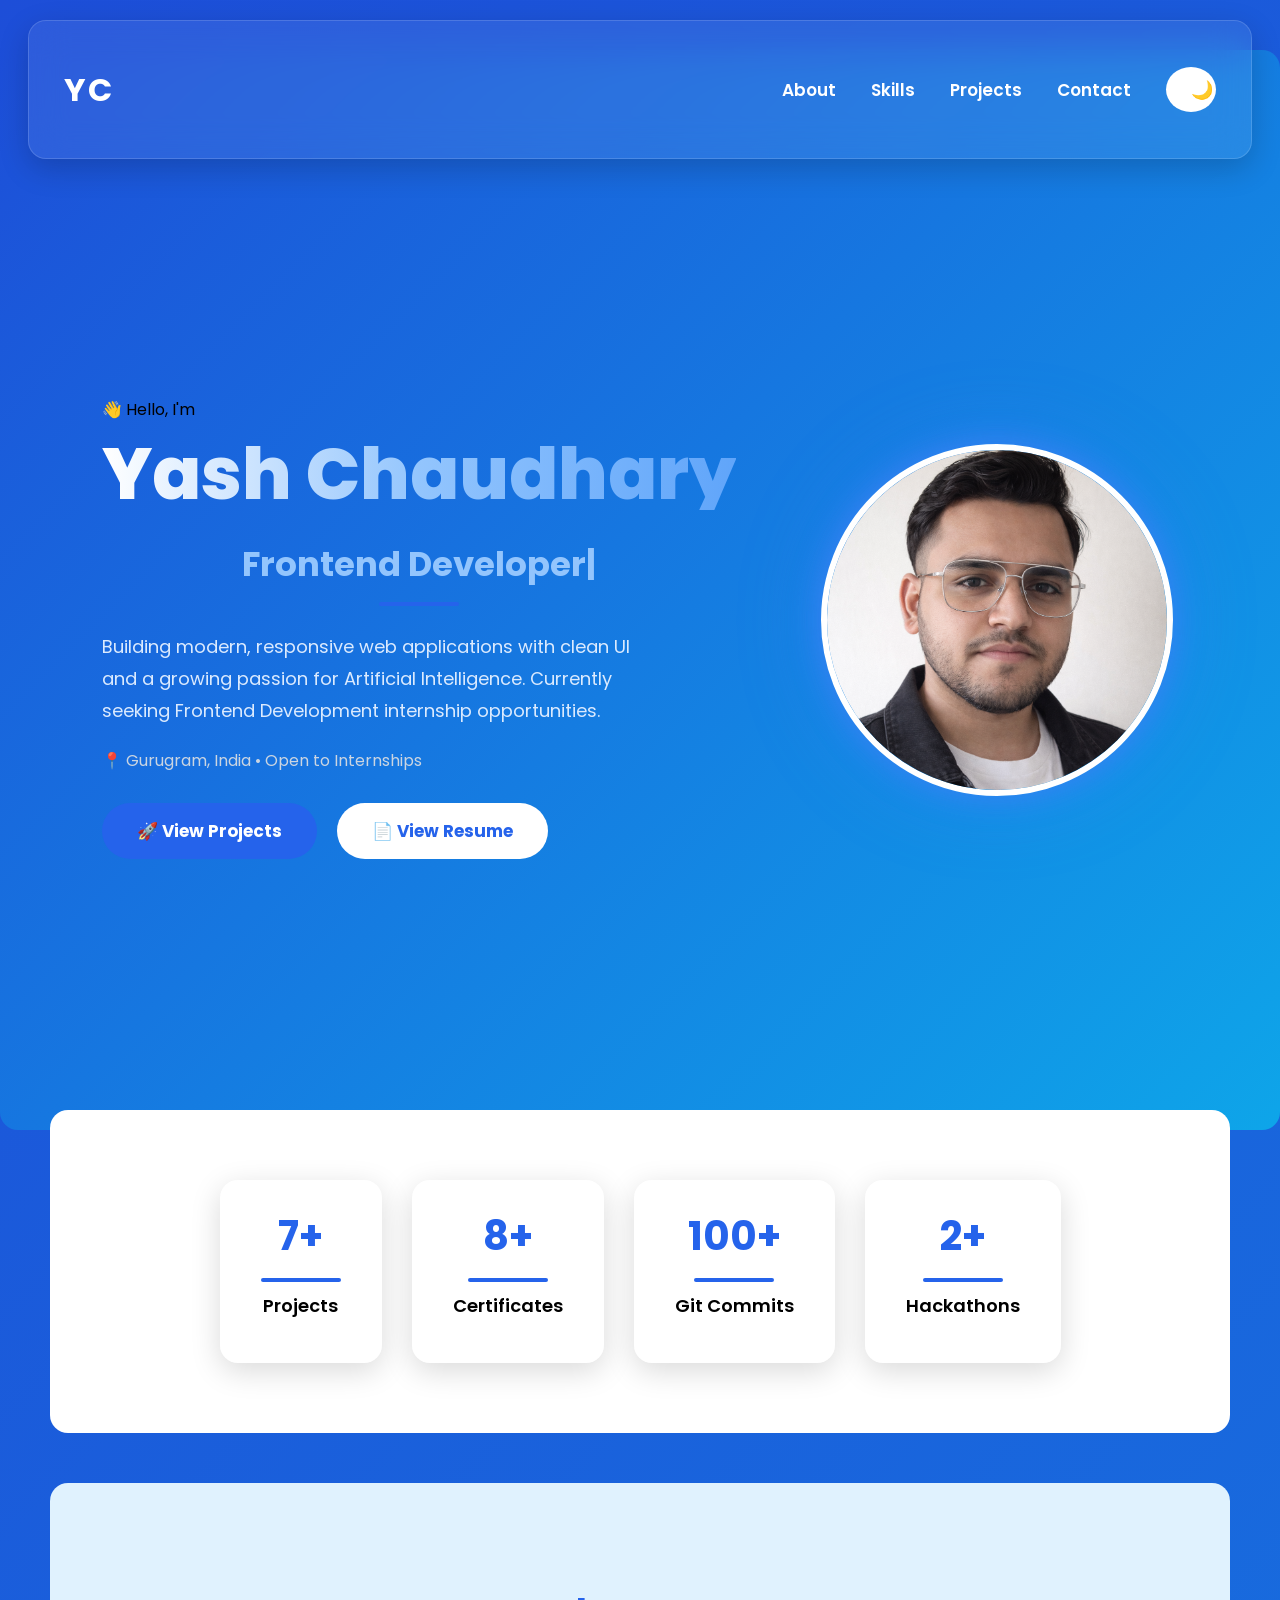
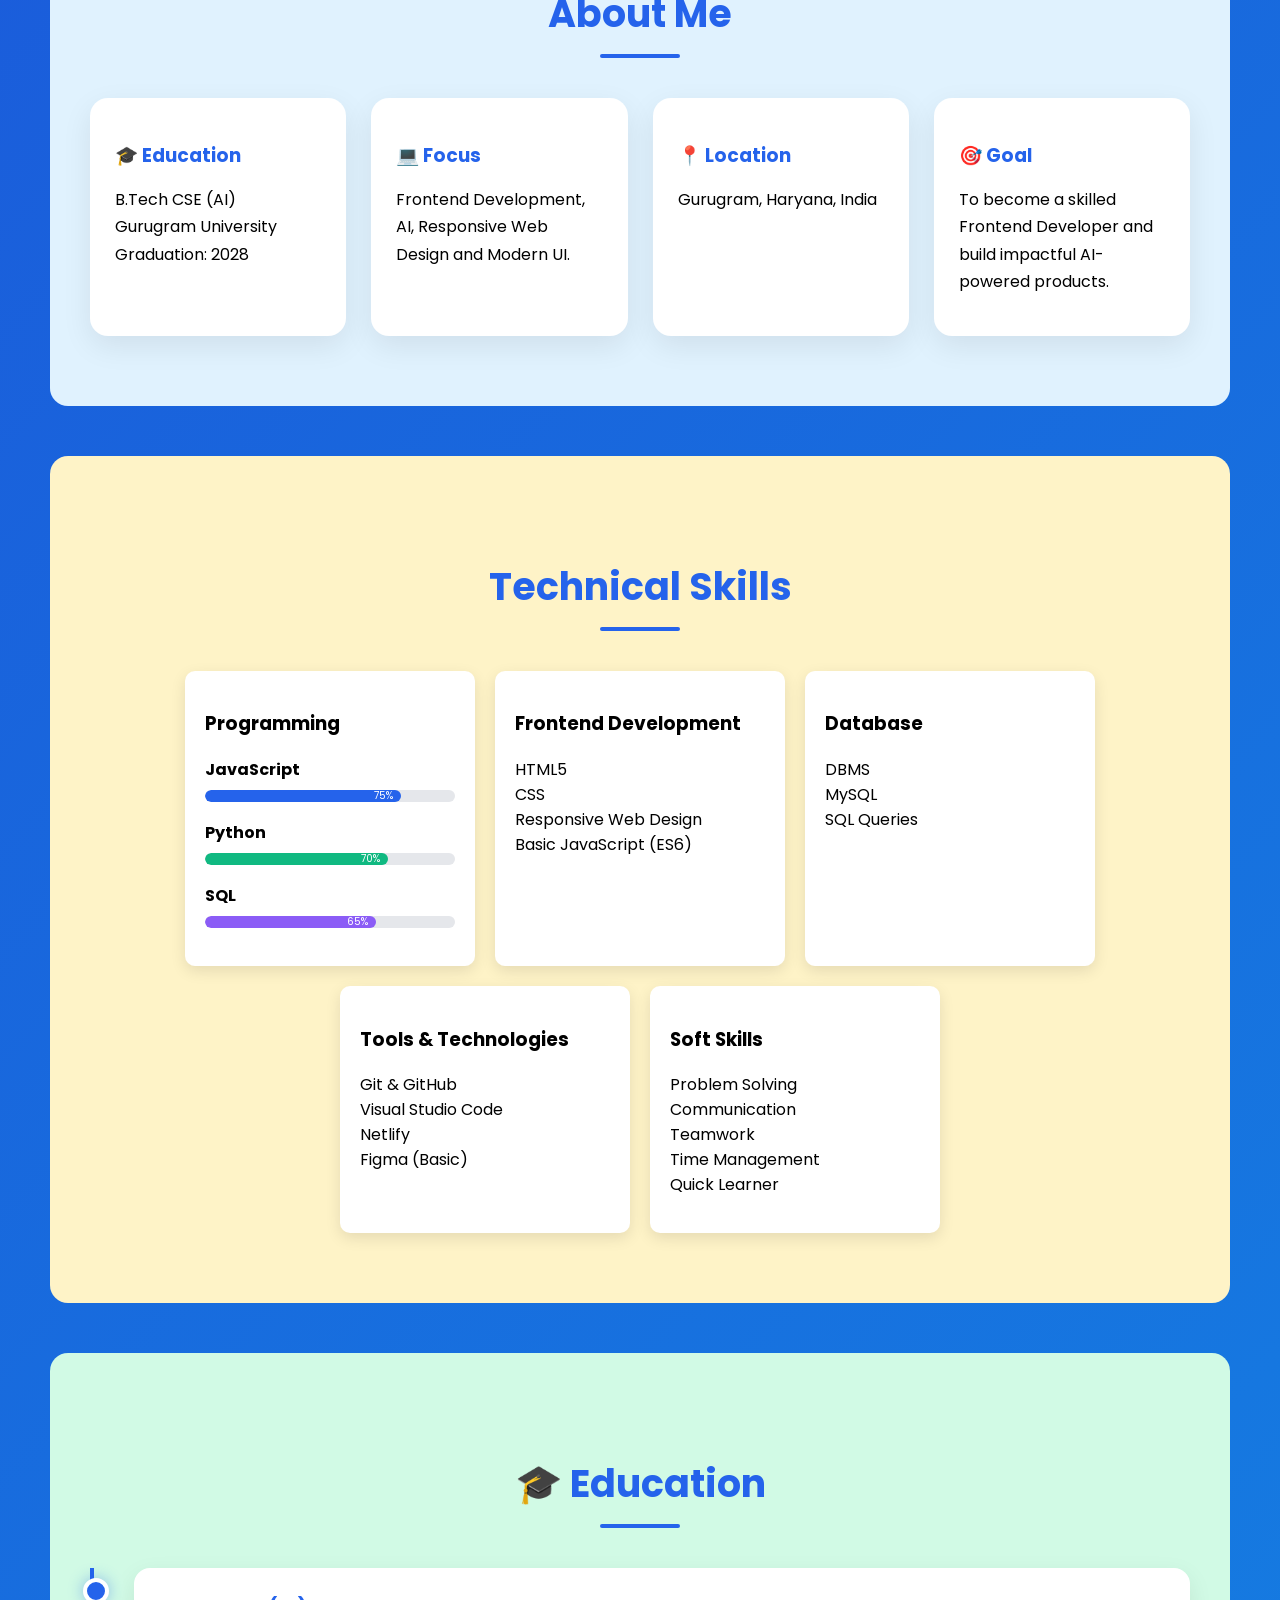
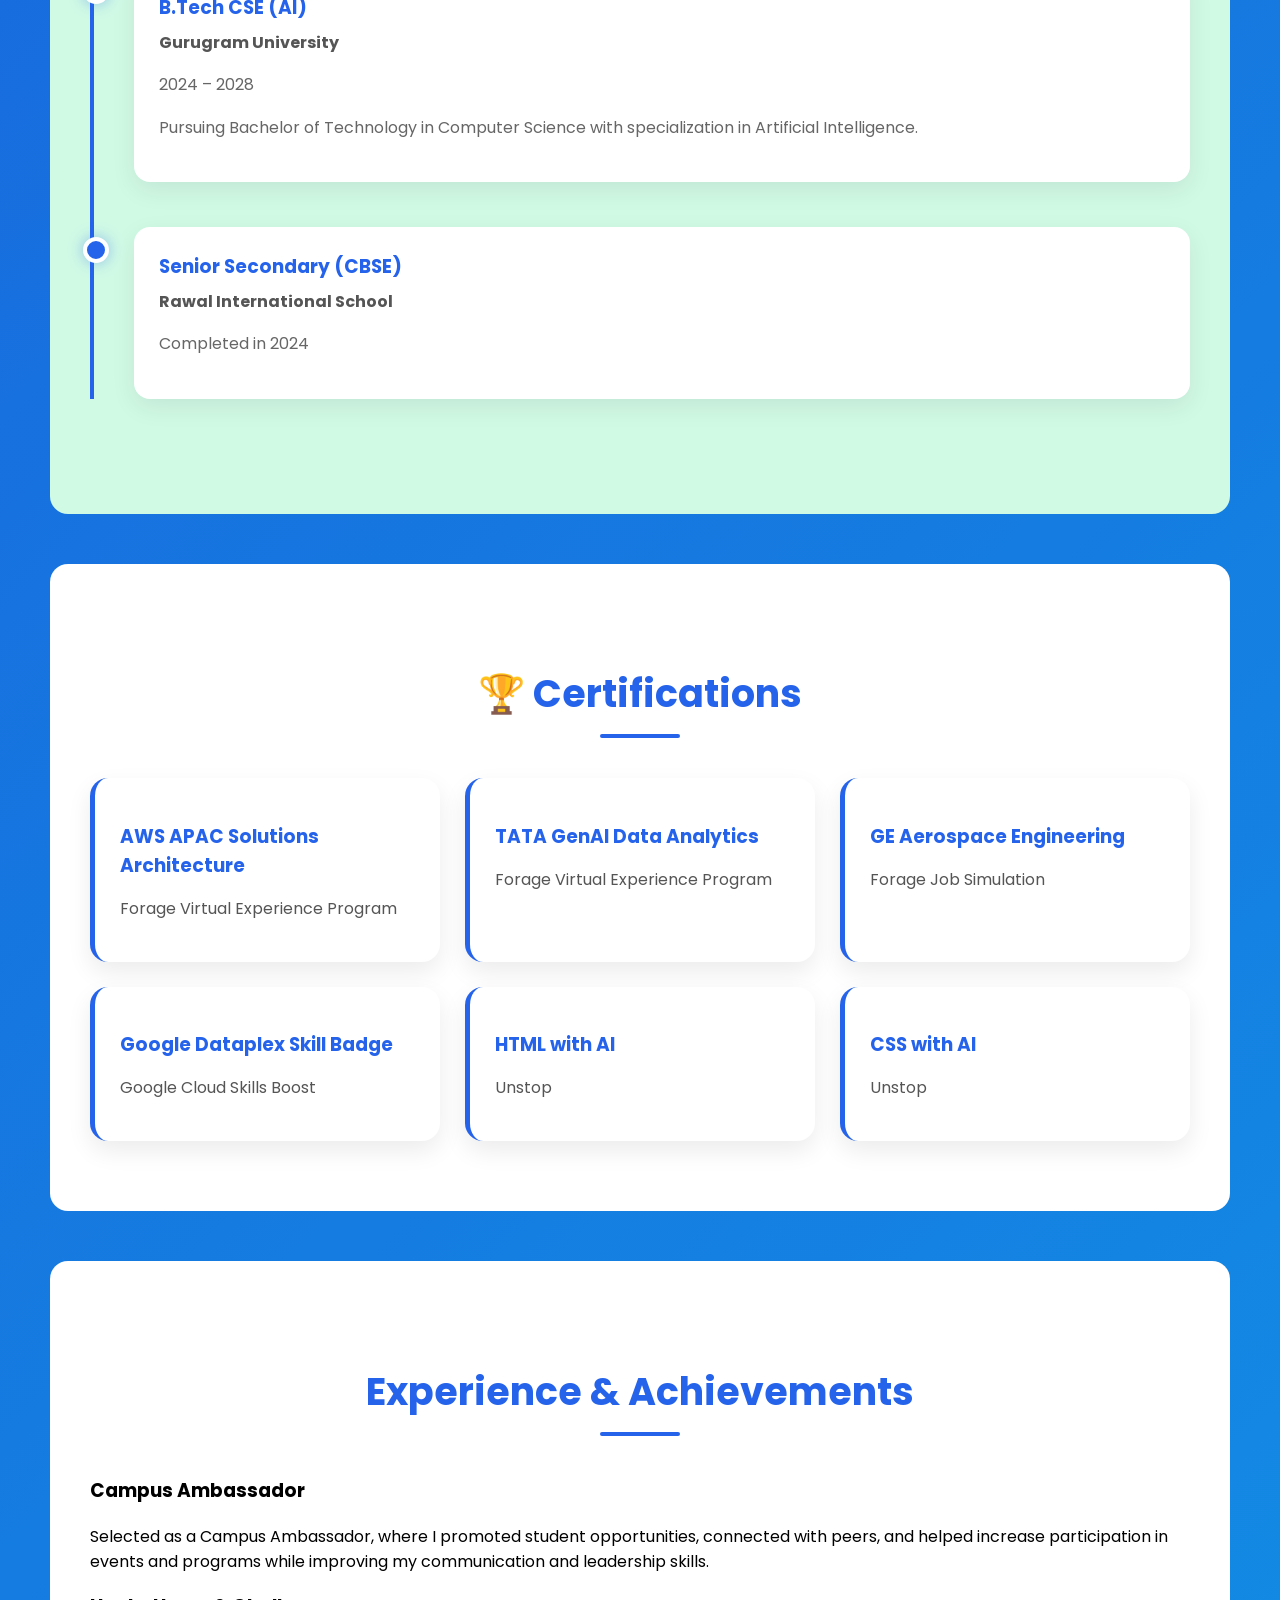
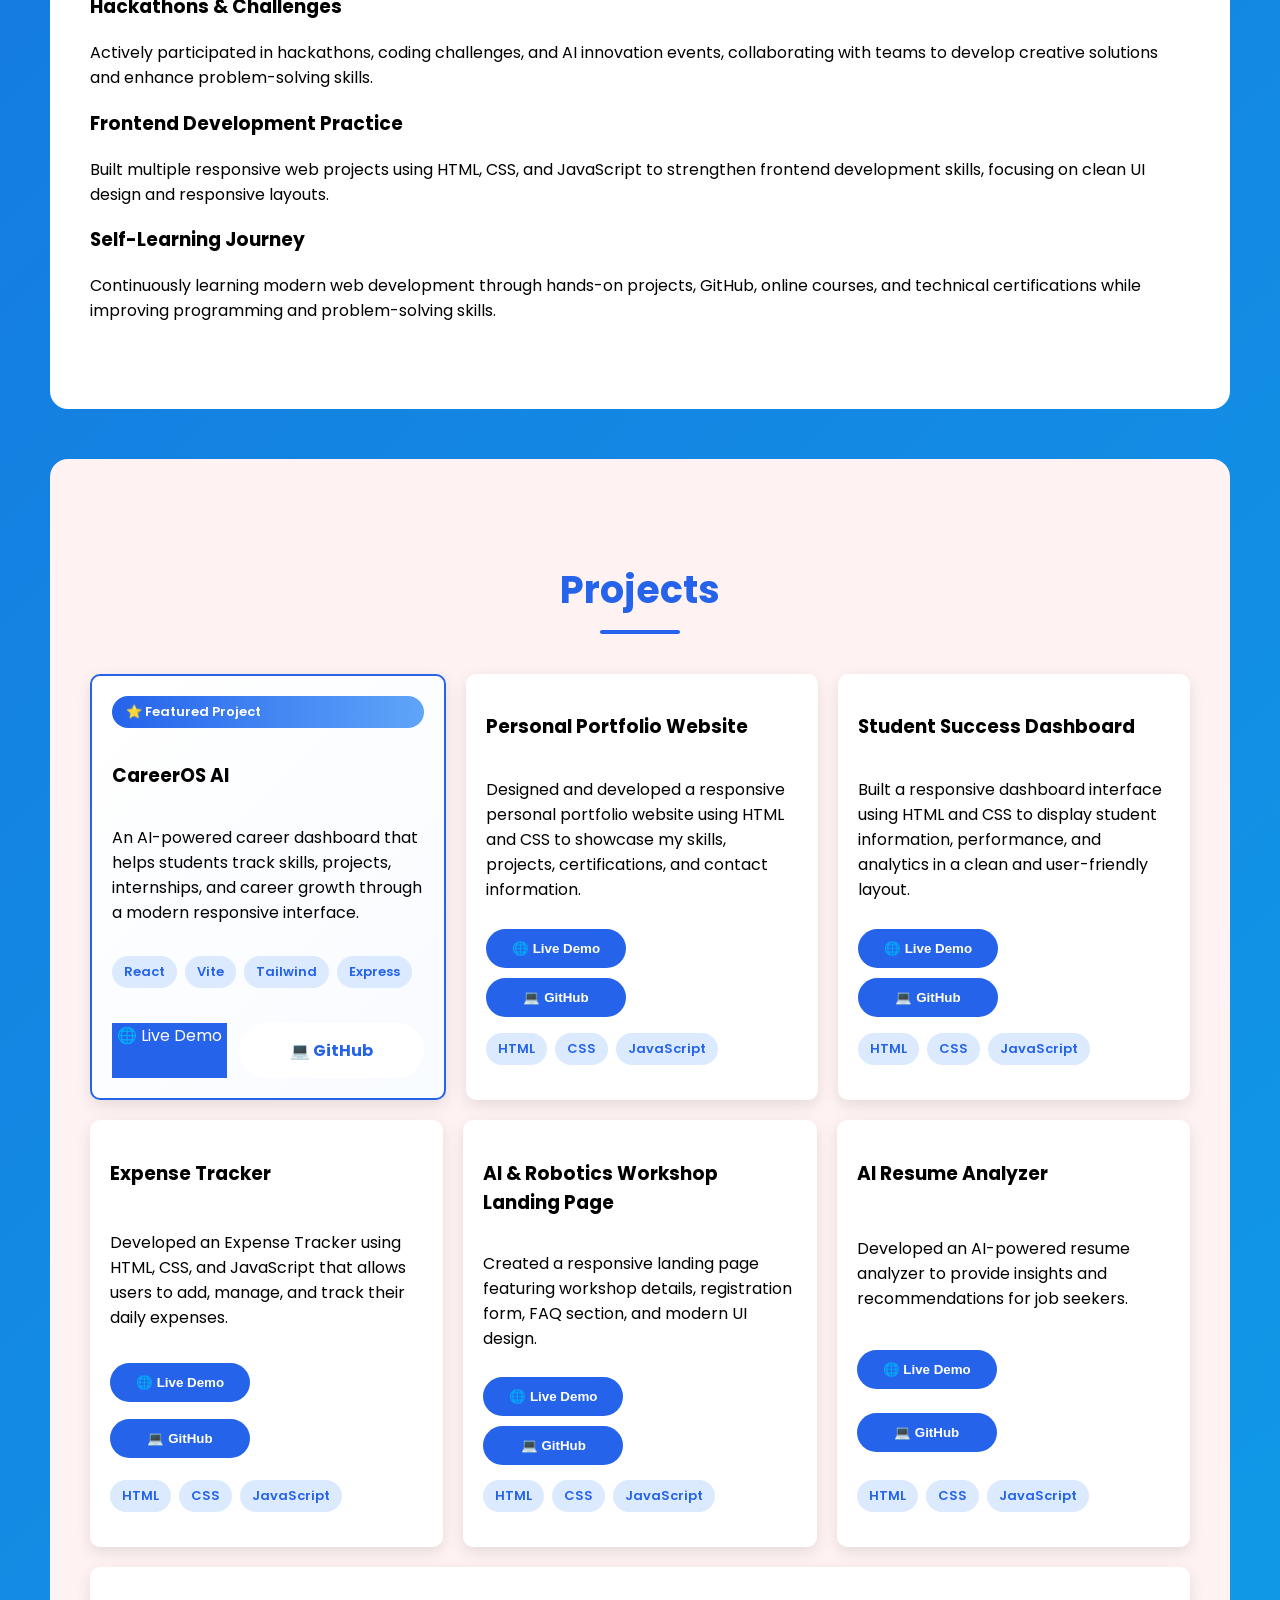
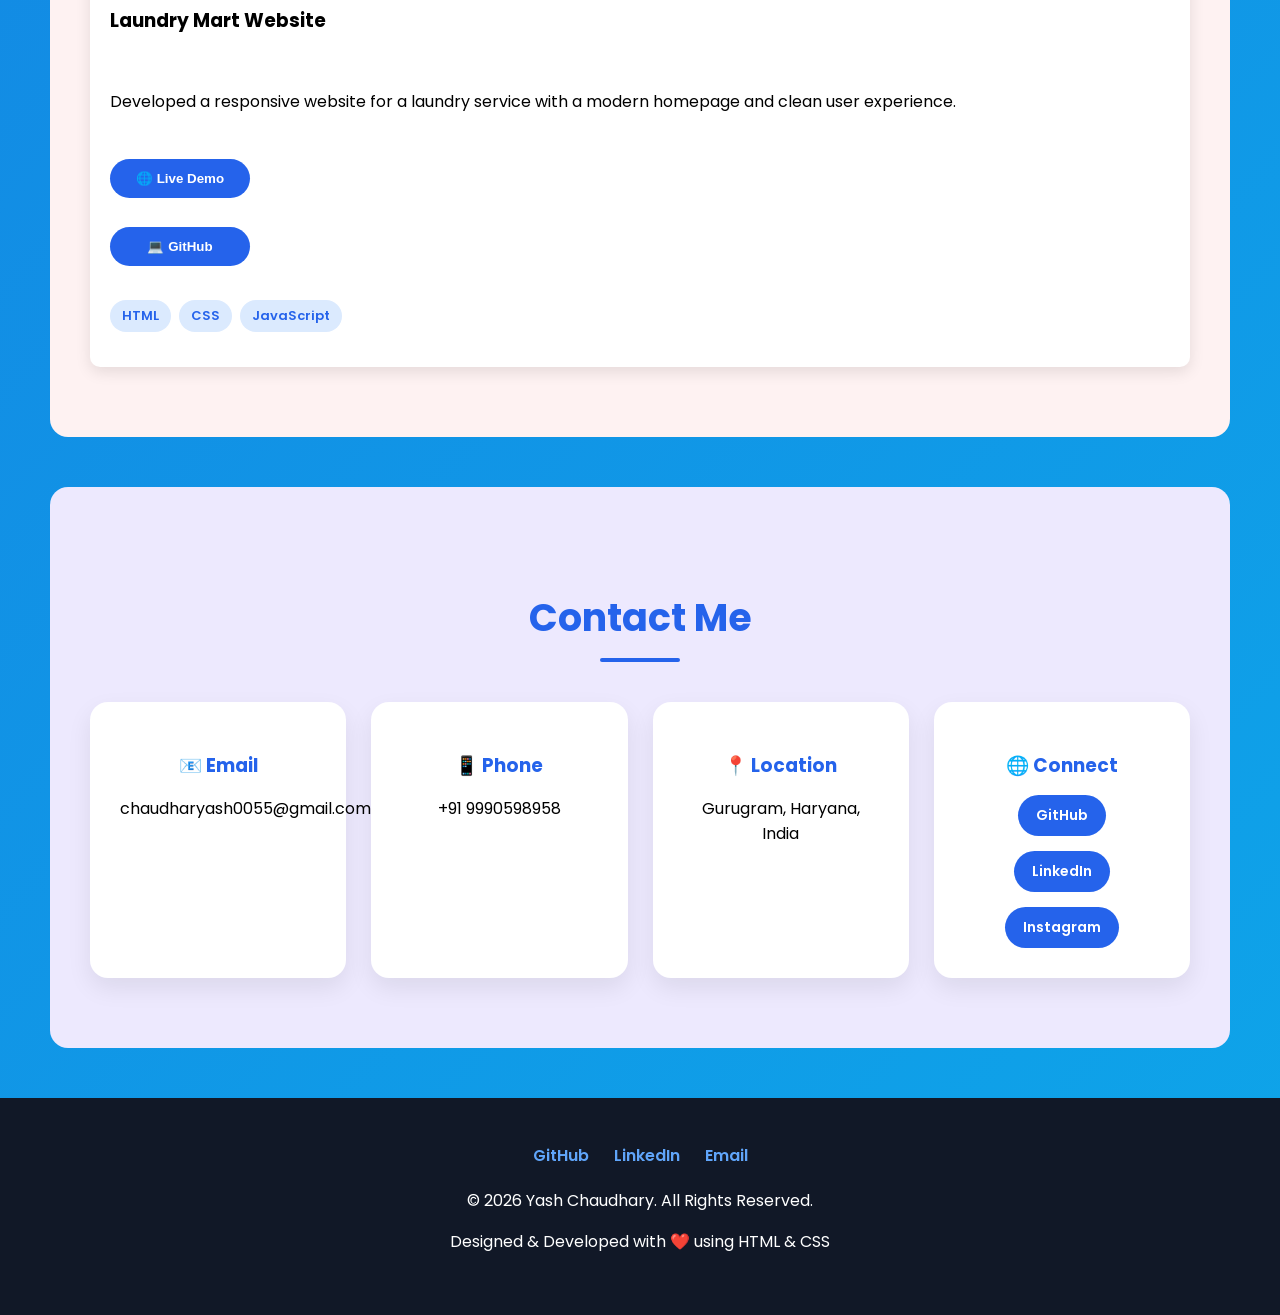
==== commit d9f86c34: "Add professional README and portfolio improvements" ====
--- a/index.html
+++ b/index.html
@@ -3,11 +3,46 @@
 <head>
    <title>Yash Chaudhary | Portfolio</title>
    <meta charset="UTF-8">
-   <meta name="viewport" content="width=device-width, initial-scale=1.0">
+
+<meta name="viewport" content="width=device-width, initial-scale=1.0">
+
+<title>Yash Chaudhary | Frontend Developer & AI Student</title>
+
+<meta name="description"
+content="Portfolio of Yash Chaudhary, Frontend Developer and AI Student passionate about building modern, responsive web applications using HTML, CSS, JavaScript and React.">
+
+<meta name="keywords"
+content="Yash Chaudhary, Frontend Developer, Portfolio, HTML, CSS, JavaScript, React, AI Student, Gurugram">
+
+<meta name="author"
+content="Yash Chaudhary">
+
+<meta name="robots"
+content="index,follow">
+
+<meta property="og:title"
+content="Yash Chaudhary | Portfolio">
+
+<meta property="og:description"
+content="Frontend Developer | AI Student | Web Developer">
+
+<meta property="og:type"
+content="website">
+
+<meta property="og:url"
+content="https://debugwithyash.github.io/portfolio/">
+
+<meta property="og:image"
+content="images/preview.png">
+
+<meta name="theme-color"
+content="#2563eb">
 <link rel="stylesheet" href="css/style.css">
 <link rel="preconnect" href="https://fonts.googleapis.com">
 <link rel="preconnect" href="https://fonts.gstatic.com" crossorigin>
 <link href="https://fonts.googleapis.com/css2?family=Poppins:wght@300;400;500;600;700;800&display=swap" rel="stylesheet">
+<link rel="stylesheet" href="https://unpkg.com/aos@2.3.4/dist/aos.css">
+<link rel="icon" type="image/png" href="images/favicon.png">
 </head>
 
 <body>
@@ -25,14 +60,14 @@
         <a href="#skills">Skills</a>
         <a href="#projects">Projects</a>
         <a href="#contact">Contact</a>
+        <button id="theme-toggle">🌙</button>
 
     </div>
 
 </nav>
     <section class="hero">
 
-    <div class="hero-text">
-
+    <div class="hero-text" data-aos="fade-right">
         <p> 👋 Hello, I'm</p>
 
         <h1>Yash Chaudhary</h1>
@@ -63,7 +98,7 @@
 </div>
 </div> 
 
-    <div class="hero-image">
+<div class="hero-image" data-aos="fade-left">
 
       <img src="images/yash.png" alt="Yash Chaudhary">
 
@@ -94,7 +129,7 @@
     </div>
 
 </section>
-    <section id="about">
+    <section id="about" data-aos="fade-up">
 
     <h2>About Me</h2>
 
@@ -125,7 +160,7 @@
 </section>
 
 
-    <section id="skills">
+    <section id="skills" data-aos="zoom-in">
         <h2>Technical Skills</h2>
 
         <div class="skills-container">
@@ -196,30 +231,82 @@
         </div> 
     </section>  
 
-     <section id="certifications">
-        <h2>Certifications</h2>
-        <ul>
-       <li>HTML with AI – Unstop</li> 
-       <li>CSS with AI – Unstop</li> 
-       <li>Google Cloud – Get Started with Dataplex Skill Badge</li>
-        <li>Tata – GenAI Powered Data Analytics Job Simulation (Forage)</li>
-         <li>GE Aerospace – Explore Engineering Job Simulation (Forage)</li> 
-         <li>AWS APAC – Solutions Architecture Job Simulation (Forage)</li> 
-         <li>Lloyds Banking Group – UX Design Job Simulation (Forage)</li> 
-         <li>Be10X – AI Tools Workshop</li>     
-        </ul>
-     </section>
-
-    <section id="education">
-        <h2>Education</h2>
-
-        <p><strong>Degree:</strong> Bachelor of Technology (B.Tech)</p> 
-        <p><strong>Branch:</strong> Computer Science Engineering (Artificial Intelligence)</p> 
-        <p><strong>University:</strong> Gurugram University, Gurugram</p> 
-        <p><strong>Current Year:</strong> Second Year</p> 
-        <p><strong>Expected Graduation:</strong> 2028</p>
-
-    </section>
+   <section id="education" data-aos="fade-up">
+
+    <h2>🎓 Education</h2>
+
+    <div class="timeline">
+
+        <div class="timeline-item">
+            <div class="timeline-dot"></div>
+
+            <div class="timeline-content">
+                <h3>B.Tech CSE (AI)</h3>
+
+                <h4>Gurugram University</h4>
+
+                <p>2024 – 2028</p>
+
+                <p>
+                    Pursuing Bachelor of Technology in Computer Science
+                    with specialization in Artificial Intelligence.
+                </p>
+            </div>
+        </div>
+        <div class="timeline-item">
+            <div class="timeline-dot"></div>
+
+            <div class="timeline-content">
+                <h3>Senior Secondary (CBSE)</h3>
+
+                <h4>Rawal International School</h4>
+
+                <p>Completed in 2024</p>
+            </div>
+        </div>
+
+    </div>
+
+</section>
+ <section id="certifications" data-aos="fade-up">
+
+    <h2>🏆 Certifications</h2>
+
+    <div class="cert-container">
+
+        <div class="cert-card">
+            <h3>AWS APAC Solutions Architecture</h3>
+            <p>Forage Virtual Experience Program</p>
+        </div>
+
+        <div class="cert-card">
+            <h3>TATA GenAI Data Analytics</h3>
+            <p>Forage Virtual Experience Program</p>
+        </div>
+
+        <div class="cert-card">
+            <h3>GE Aerospace Engineering</h3>
+            <p>Forage Job Simulation</p>
+        </div>
+
+        <div class="cert-card">
+            <h3>Google Dataplex Skill Badge</h3>
+            <p>Google Cloud Skills Boost</p>
+        </div>
+
+        <div class="cert-card">
+            <h3>HTML with AI</h3>
+            <p>Unstop</p>
+        </div>
+
+        <div class="cert-card">
+            <h3>CSS with AI</h3>
+            <p>Unstop</p>
+        </div>
+
+    </div>
+
+</section>
 <section id="experience">
     <h2>Experience & Achievements</h2>
 
@@ -246,28 +333,34 @@
 </section>
 
         
-  <section id="projects">
+  <section id="projects" data-aos="fade-up">
     <h2>Projects</h2>
 
     <div class="projects-container">
-<div class="project-card">
+<div class="project-card featured">
+
+    <span class="project-tag">⭐ Featured Project</span>
+
     <h3>CareerOS AI</h3>
+
     <p>
-        CareerOS AI is an AI-powered career assistant designed to help students manage their learning journey, track skills, organize projects, and explore career opportunities. Built with a modern frontend and responsive UI to provide an intuitive user experience.
+        An AI-powered career dashboard that helps students track
+        skills, projects, internships, and career growth through
+        a modern responsive interface.
     </p>
-    <a href="https://careeros-ai.netlify.app/" target="_blank">
-    <button>🌐 Live Demo</button>
-</a>
-
-<a href="https://github.com/debugwithyash/careeros-ai" target="_blank">
-    <button>💻 GitHub</button>
-</a>
-<div class="tech-stack">
-    <span>React</span>
-    <span>Vite</span>
-    <span>Tailwind</span>
-    <span>Express</span>
-</div>
+
+    <div class="tech-stack">
+        <span>React</span>
+        <span>Vite</span>
+        <span>Tailwind</span>
+        <span>Express</span>
+    </div>
+
+    <div class="project-buttons">
+        <a href="YOUR_LIVE_LINK" target="_blank" class="project-btn">🌐 Live Demo</a>
+
+        <a href="YOUR_GITHUB_LINK" target="_blank" class="resume-btn">💻 GitHub</a>
+    </div>
 </div>
 
         <div class="project-card">
@@ -390,33 +483,81 @@
     </div>
 </section>
 
-<section id="contact">
-    <h2>Contact Me</h2>
-
-<p><strong>Email:</strong> <a href="mailto:debug.yash05@gmail.com">debug.yash05@gmail.com</a></p>
-
-<p><strong>Phone:</strong> <a href="tel:+919990598905">+91 9990598905</a></p>
-
-<p><strong>LinkedIn:</strong> 
-    <a href="https://www.linkedin.com/in/yash-chaudhary-325814329/" target="_blank">
-        linkedin.com/in/yash-chaudhary-325814329
-    </a>
-</p>
-
-<p><strong>GitHub:</strong> 
-    <a href="https://github.com/debugwithyash" target="_blank">
-        github.com/debugwithyash
-    </a>
-</p>
+<section id="contact" data-aos="fade-up">
+
+<h2>Contact Me</h2>
+
+<div class="contact-container">
+
+<div class="contact-card">
+
+<h3>📧 Email</h3>
+
+<p>chaudharyash0055@gmail.com</p>
+
+</div>
+
+<div class="contact-card">
+
+<h3>📱 Phone</h3>
+
+<p>+91 9990598958</p>
+
+</div>
+
+<div class="contact-card">
+
+<h3>📍 Location</h3>
+
+<p>Gurugram, Haryana, India</p>
+
+</div>
+
+<div class="contact-card">
+
+<h3>🌐 Connect</h3>
+
+<div class="social-links">
+
+<a href="https://github.com/debugwithyash" target="_blank">GitHub</a>
+
+<a href="https://www.linkedin.com/in/yash-chaudhary-325814329/" target="_blank">LinkedIn</a>
+
+<a href="https://www.instagram.com/debug.withyash?igsh=a2U2ZnBvNm53YTBq" target="_blank">Instagram</a>
+
+</div>
+
+</div>
+
+</div>
 
 </section>
 
 <footer>
-    <p>Let's Connect 🚀</p>
-    <p>© 2026 Yash Chaudhary. All Rights Reserved.</p>
-    <p>Designed & Developed with ❤️ using HTML & CSS.</p>
-    <p>Thanks for visiting my portfolio.</p>
+
+<div class="footer-links">
+
+<a href="https://github.com/debugwithyash" target="_blank">GitHub</a>
+
+<a href="https://www.linkedin.com/in/yash-chaudhary-325814329/" target="_blank">LinkedIn</a>
+
+<a href="mailto:chaudharyyash0055@gmail.com">Email</a>
+
+</div>
+
+<p>© 2026 Yash Chaudhary. All Rights Reserved.</p>
+
+<p>Designed & Developed with ❤️ using HTML & CSS</p>
+
 </footer>
 <script src="js/script.js"></script>
+<script src="https://unpkg.com/aos@2.3.4/dist/aos.js"></script>
+
+<script>
+AOS.init({
+    duration:1000,
+    once:true
+});
+</script>
 </body>
 </html>
--- a/css/style.css
+++ b/css/style.css
@@ -309,9 +309,50 @@
     box-shadow:0 5px 15px rgba(0,0,0,.1);
     transition:.3s;
 }
-
+.featured{
+
+border:2px solid #2563eb;
+
+background:linear-gradient(135deg,#ffffff,#f8fbff);
+
+}
+
+.project-tag{
+
+display:inline-block;
+
+padding:6px 14px;
+
+background:#2563eb;
+
+color:white;
+
+border-radius:20px;
+
+font-size:13px;
+
+margin-bottom:15px;
+
+font-weight:600;
+background:linear-gradient(90deg,#2563eb,#60a5fa);
+}
+
+.project-buttons{
+
+display:flex;
+
+gap:15px;
+
+margin-top:20px;
+
+flex-wrap:wrap;
+
+}
+#projects{
+    scroll-margin-top:120px;
+}
 .project-card:hover{
-    transform:translateY(-8px);
+    transform:translateY(-12px) scale(1.02);
     box-shadow:0 10px 25px rgba(0,0,0,.2);
 }
 .project-card a{
@@ -321,6 +362,17 @@
 .project-card button{
     margin-top:10px;
     margin-right:10px;
+}
+.project-buttons{
+    display:flex;
+    gap:12px;
+    justify-content:center;
+    flex-wrap:wrap;
+}
+
+.project-buttons a{
+    flex:1;
+    text-align:center;
 }
 .hero{
     min-height:100vh;
@@ -332,7 +384,12 @@
     background:linear-gradient(135deg,#1d4ed8,#0ea5e9);
 
 }
-
+.project-card{
+    display:flex;
+    flex-direction:column;
+    justify-content:space-between;
+    min-height:360px;
+}
 .hero-text{
  flex:1;
 }
@@ -759,6 +816,263 @@
 .hero h1{
     white-space:nowrap;
 }
+.timeline{
+    position:relative;
+    margin-top:40px;
+    padding-left:40px;
+    border-left:4px solid #2563eb;
+}
+
+.timeline-item{
+    position:relative;
+    margin-bottom:45px;
+}
+
+.timeline-dot{
+    width:18px;
+    height:18px;
+    background:#2563eb;
+    border-radius:50%;
+    position:absolute;
+    left:-51px;
+    top:10px;
+    border:4px solid white;
+    box-shadow:0 0 15px rgba(37,99,235,.4);
+}
+
+.timeline-content{
+    background:white;
+    padding:25px;
+    border-radius:16px;
+    box-shadow:0 8px 25px rgba(0,0,0,.08);
+    transition:.3s;
+}
+
+.timeline-content:hover{
+    transform:translateX(8px);
+    box-shadow:0 15px 35px rgba(37,99,235,.2);
+}
+
+.timeline-content h3{
+    margin:0;
+    color:#2563eb;
+}
+
+.timeline-content h4{
+    margin:8px 0;
+    color:#555;
+}
+
+.timeline-content p{
+    color:#666;
+    line-height:1.7;
+}
+.cert-container{
+    display:grid;
+    grid-template-columns:repeat(auto-fit,minmax(280px,1fr));
+    gap:25px;
+    margin-top:40px;
+}
+
+.cert-card{
+    background:white;
+    padding:25px;
+    border-radius:18px;
+    box-shadow:0 10px 25px rgba(0,0,0,.08);
+    transition:.35s;
+    border-left:5px solid #2563eb;
+}
+
+.cert-card:hover{
+    transform:translateY(-10px);
+    box-shadow:0 20px 40px rgba(37,99,235,.25);
+}
+
+.cert-card h3{
+    color:#2563eb;
+    margin-bottom:10px;
+}
+
+.cert-card p{
+    color:#555;
+}
+.contact-container{
+
+display:grid;
+
+grid-template-columns:repeat(auto-fit,minmax(250px,1fr));
+
+gap:25px;
+
+margin-top:40px;
+
+}
+
+.contact-card{
+
+background:white;
+
+padding:30px;
+
+border-radius:18px;
+
+text-align:center;
+
+box-shadow:0 10px 25px rgba(0,0,0,.08);
+
+transition:.35s;
+
+}
+
+.contact-card:hover{
+
+transform:translateY(-10px);
+
+box-shadow:0 20px 40px rgba(37,99,235,.25);
+
+}
+
+.contact-card h3{
+
+color:#2563eb;
+
+margin-bottom:15px;
+
+}
+
+.social-links{
+
+display:flex;
+
+justify-content:center;
+
+gap:15px;
+
+flex-wrap:wrap;
+
+margin-top:15px;
+
+}
+
+.social-links a{
+
+text-decoration:none;
+
+background:#2563eb;
+
+color:white;
+
+padding:10px 18px;
+
+border-radius:30px;
+
+font-size:14px;
+
+font-weight:600;
+
+transition:.3s;
+
+}
+
+.social-links a:hover{
+
+background:#1d4ed8;
+
+transform:translateY(-4px);
+
+}
+footer{
+    background:#111827;
+    color:white;
+    text-align:center;
+    padding:45px 20px;
+}
+
+.footer-links{
+    display:flex;
+    justify-content:center;
+    gap:25px;
+    margin-bottom:20px;
+    flex-wrap:wrap;
+}
+
+.footer-links a{
+    color:#60a5fa;
+    text-decoration:none;
+    font-weight:600;
+}
+
+.footer-links a:hover{
+    color:white;
+}
+.github-btn{
+    background:white;
+    color:#2563eb;
+}
+
+.github-btn:hover{
+    background:#e5e7eb;
+}
+#theme-toggle{
+
+background:white;
+
+color:#2563eb;
+
+border:none;
+
+width:45px;
+
+height:45px;
+
+border-radius:50%;
+
+font-size:18px;
+
+cursor:pointer;
+
+transition:.3s;
+
+}
+
+#theme-toggle:hover{
+
+transform:rotate(180deg);
+
+}
+body.dark{
+
+background:#0f172a;
+
+color:white;
+
+}
+
+body.dark section{
+
+background:#1e293b;
+
+color:white;
+
+}
+
+body.dark .project-card,
+body.dark .skill-card,
+body.dark .about-card,
+body.dark .contact-card,
+body.dark .cert-card{
+
+background:#334155;
+
+color:white;
+
+}
+
+body.dark footer{
+
+background:#020617;
+
+}
 /* =========================
    Mobile Responsive
 ========================= */
@@ -880,4 +1194,23 @@
 .hero-image{
     justify-content:center;
 }
+.timeline{
+    padding-left:25px;
+}
+
+.timeline-dot{
+    left:-36px;
+}
+
+.timeline-content{
+    padding:18px;
+}
+.cert-container{
+    grid-template-columns:1fr;
+}
+.contact-container{
+
+grid-template-columns:1fr;
+
+}
 </style>
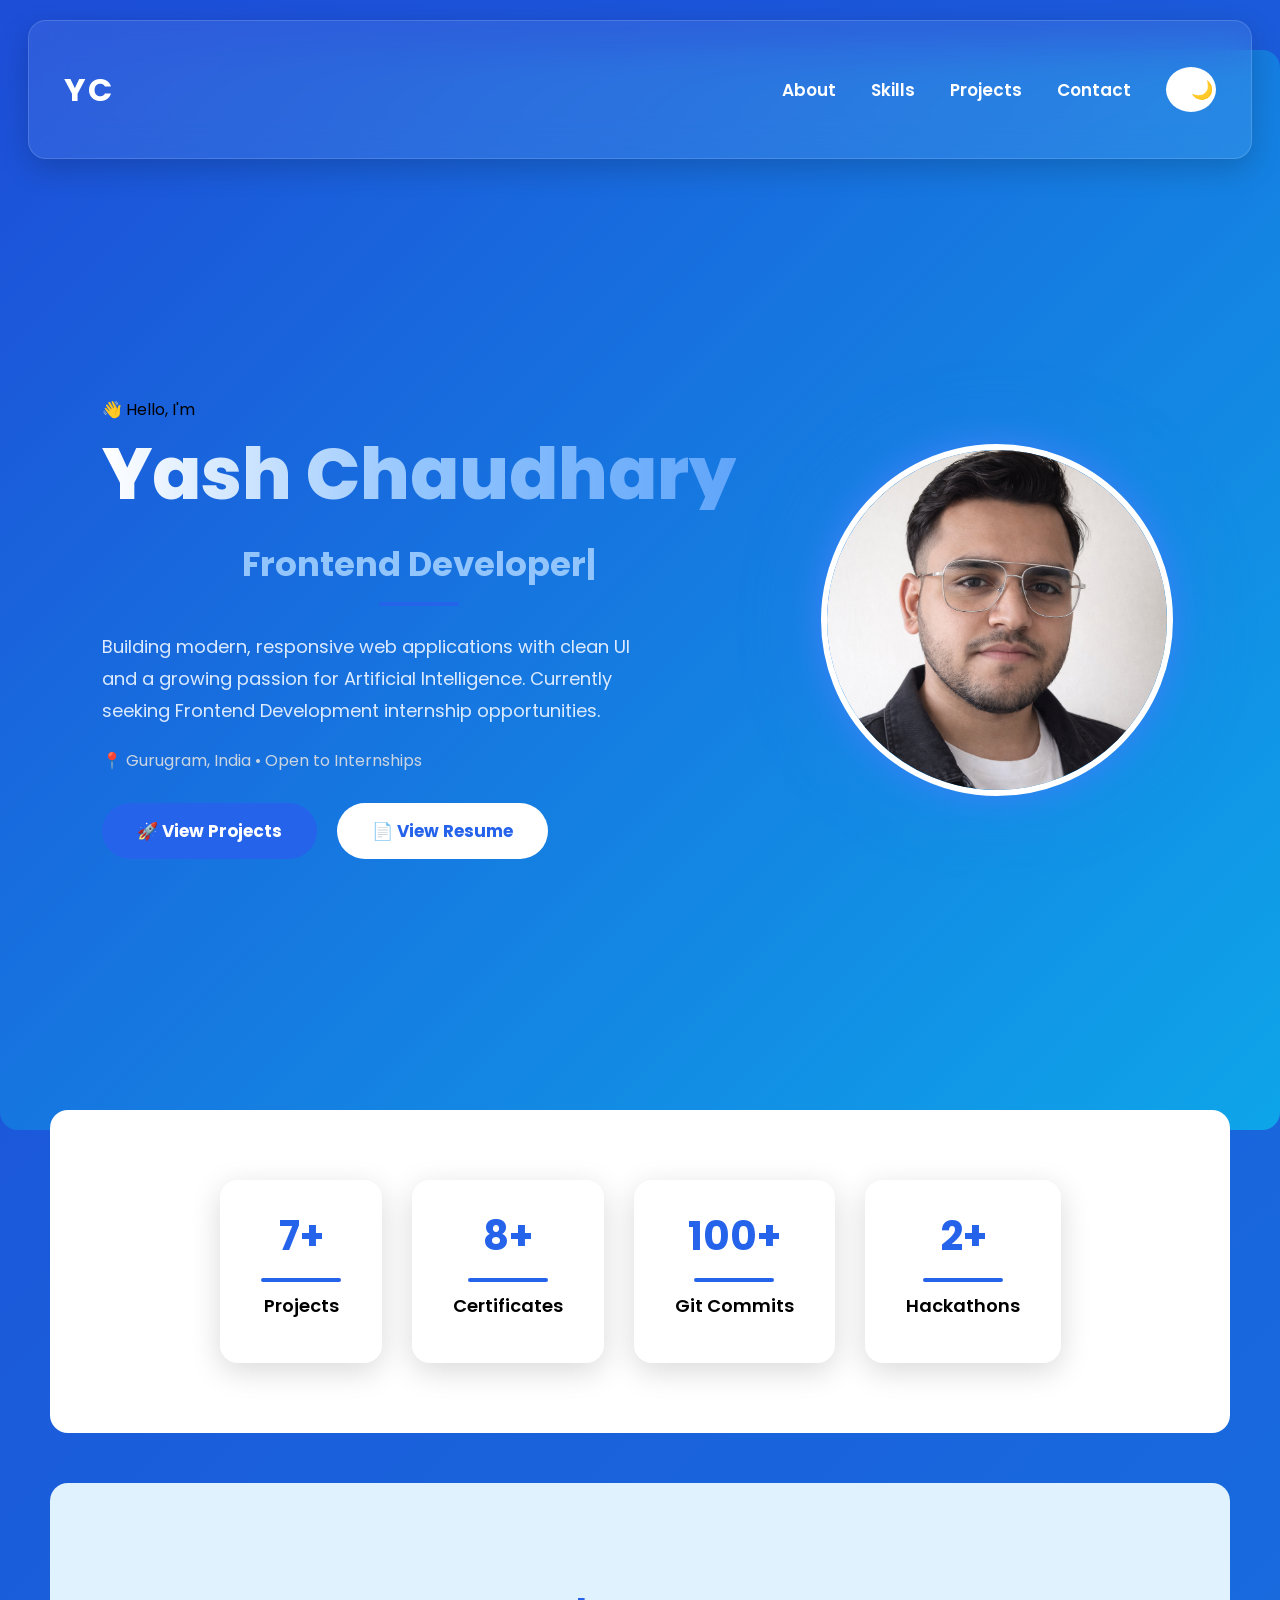
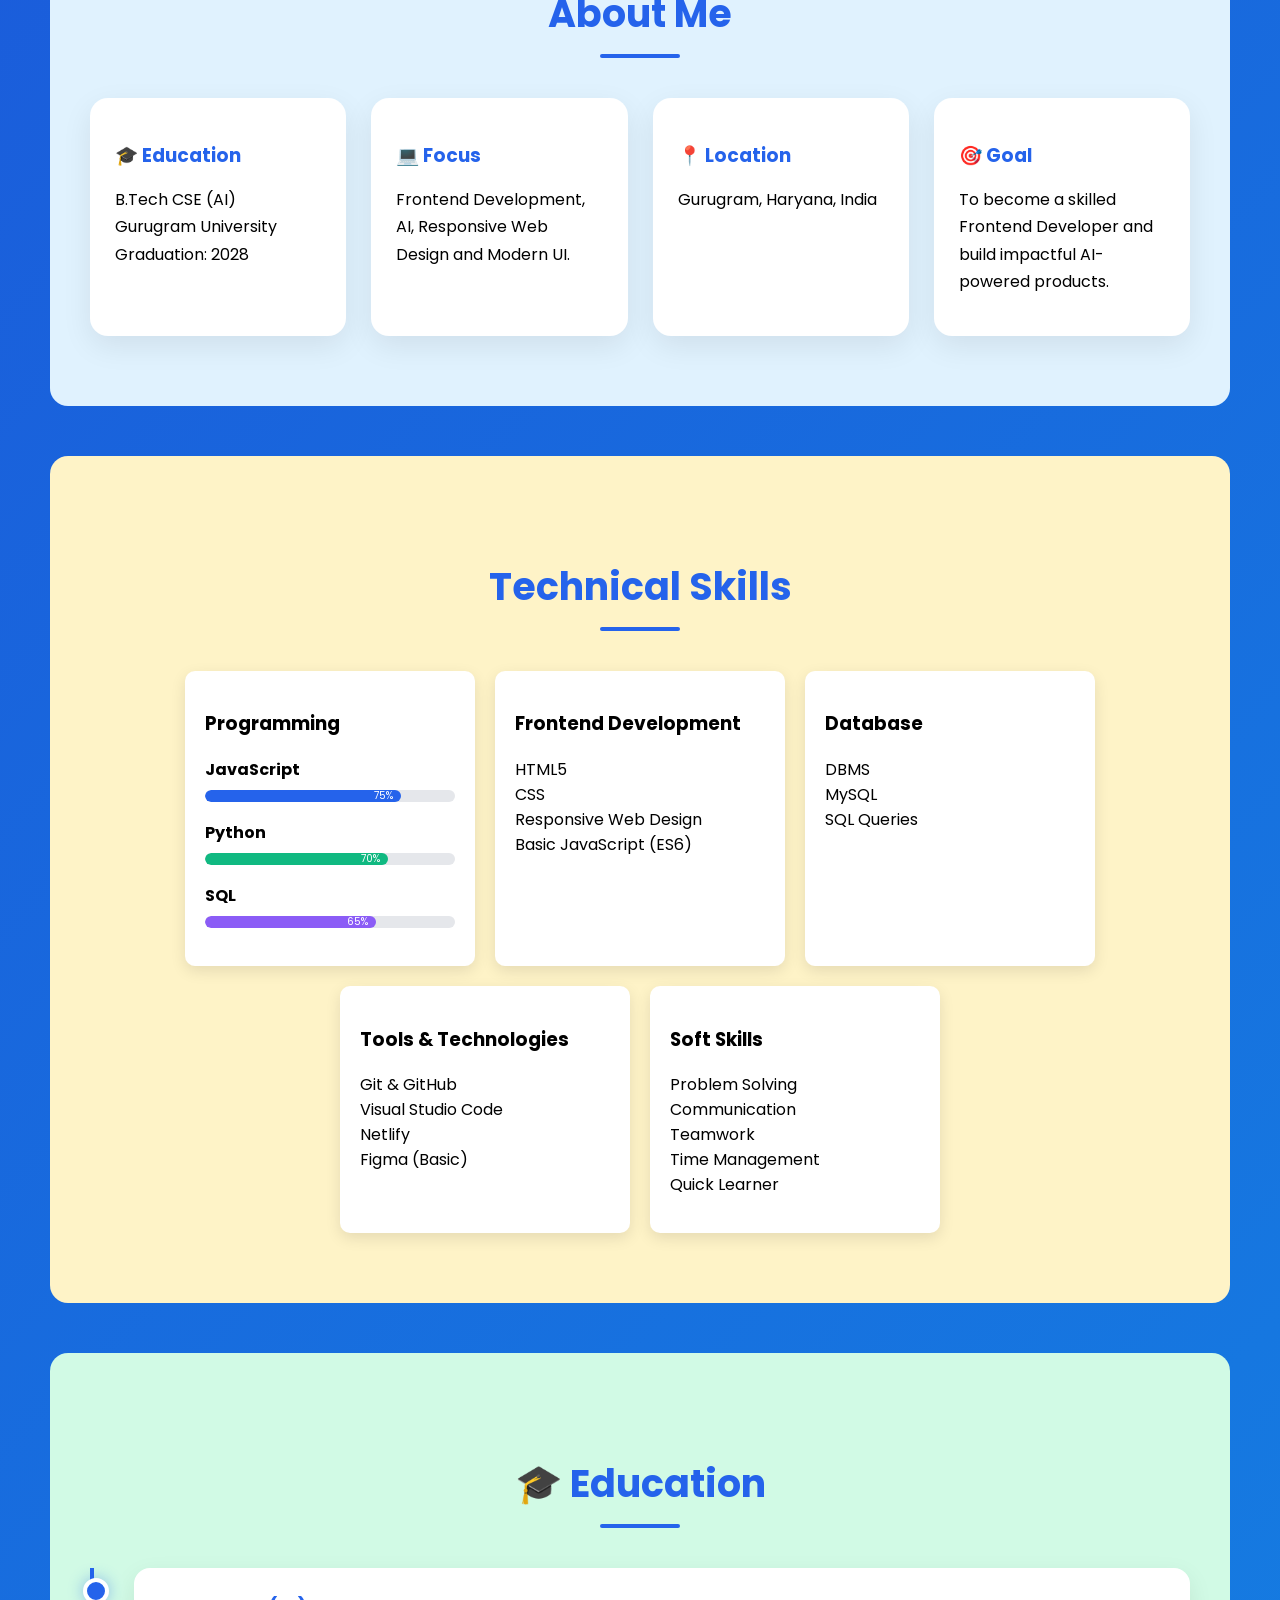
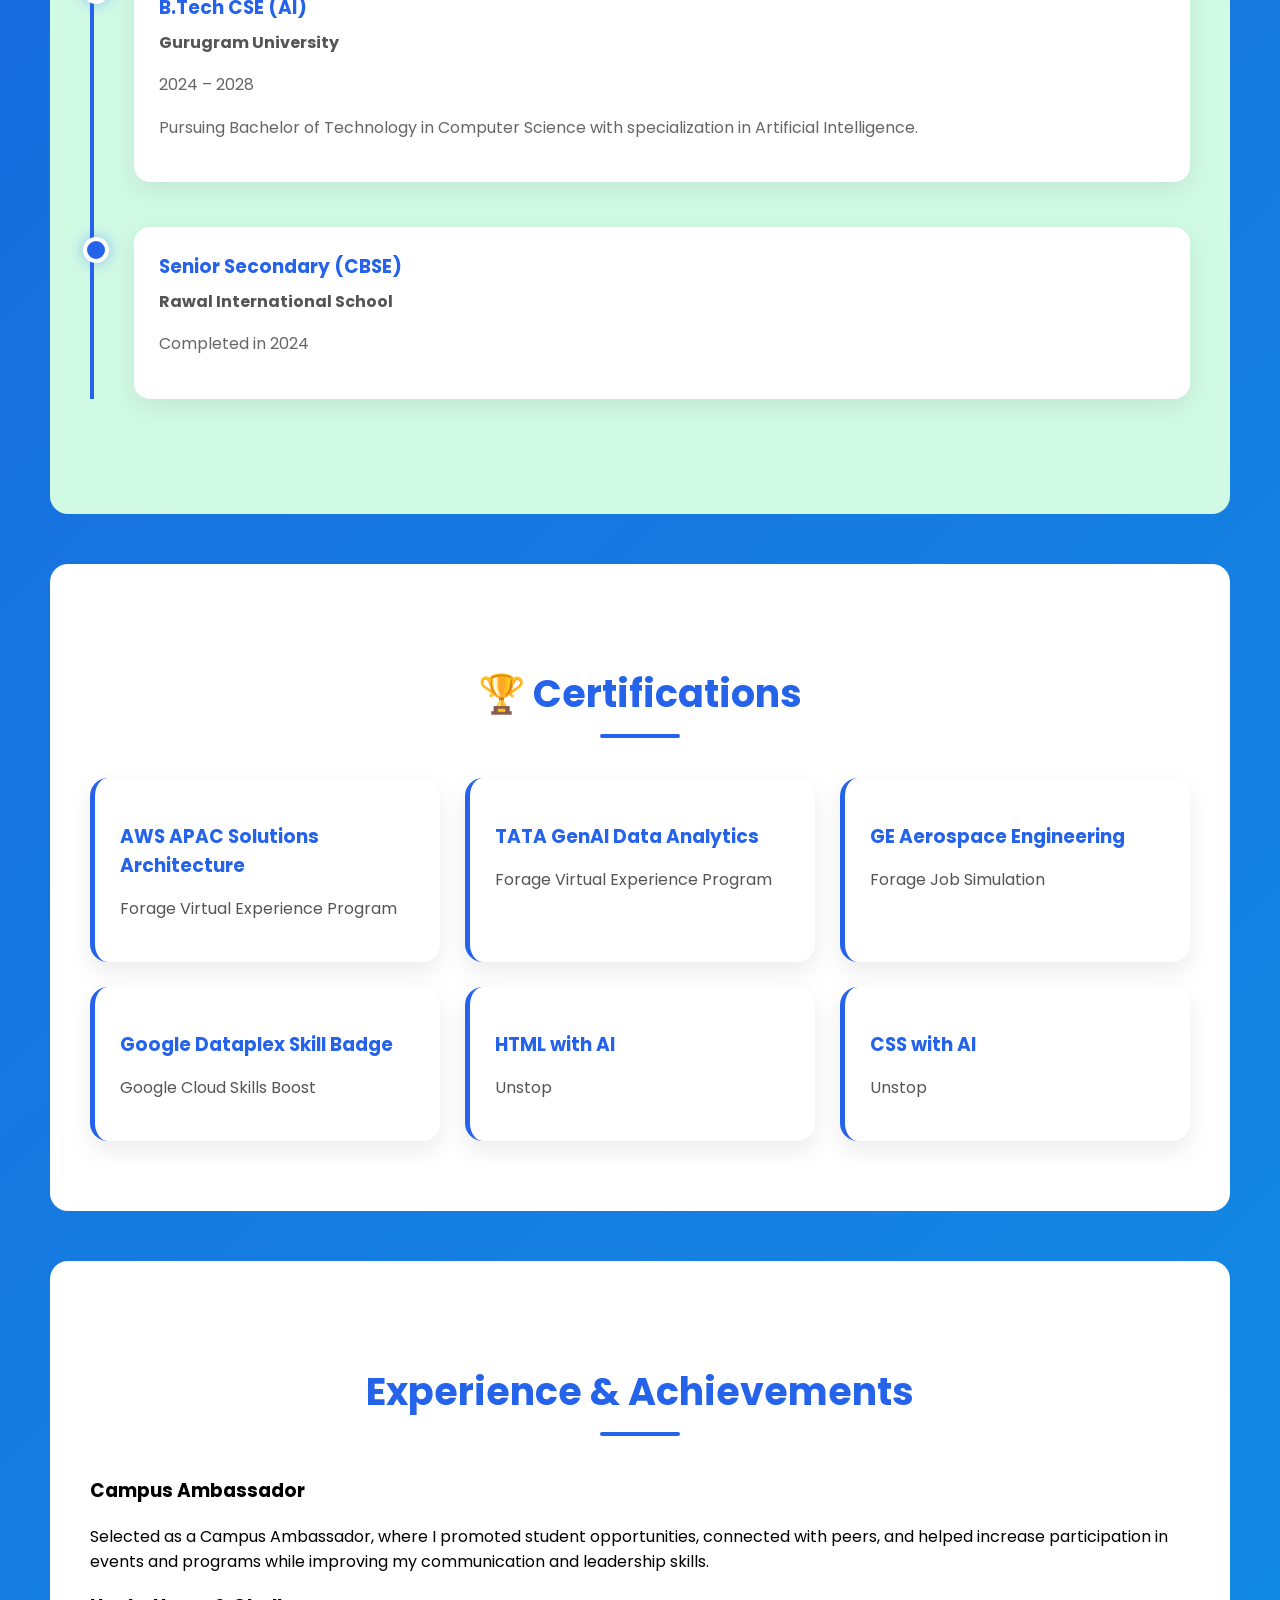
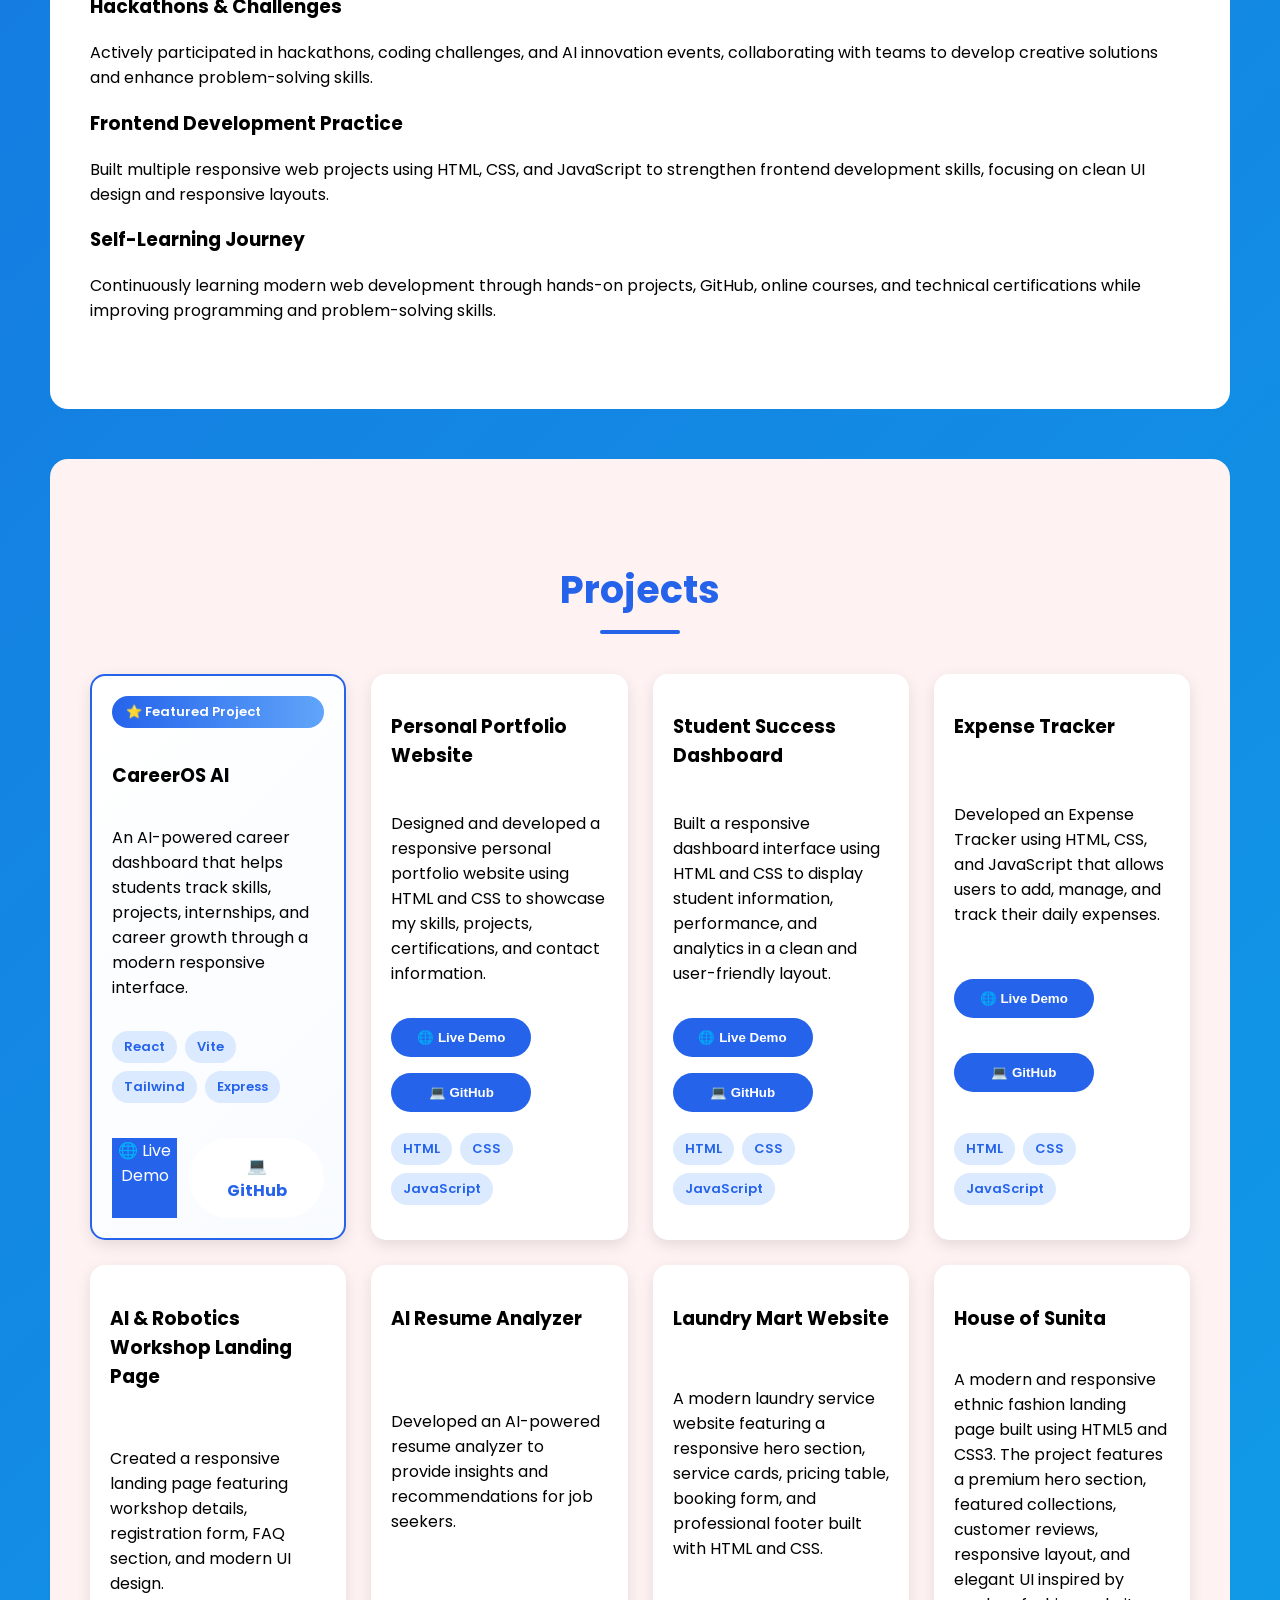
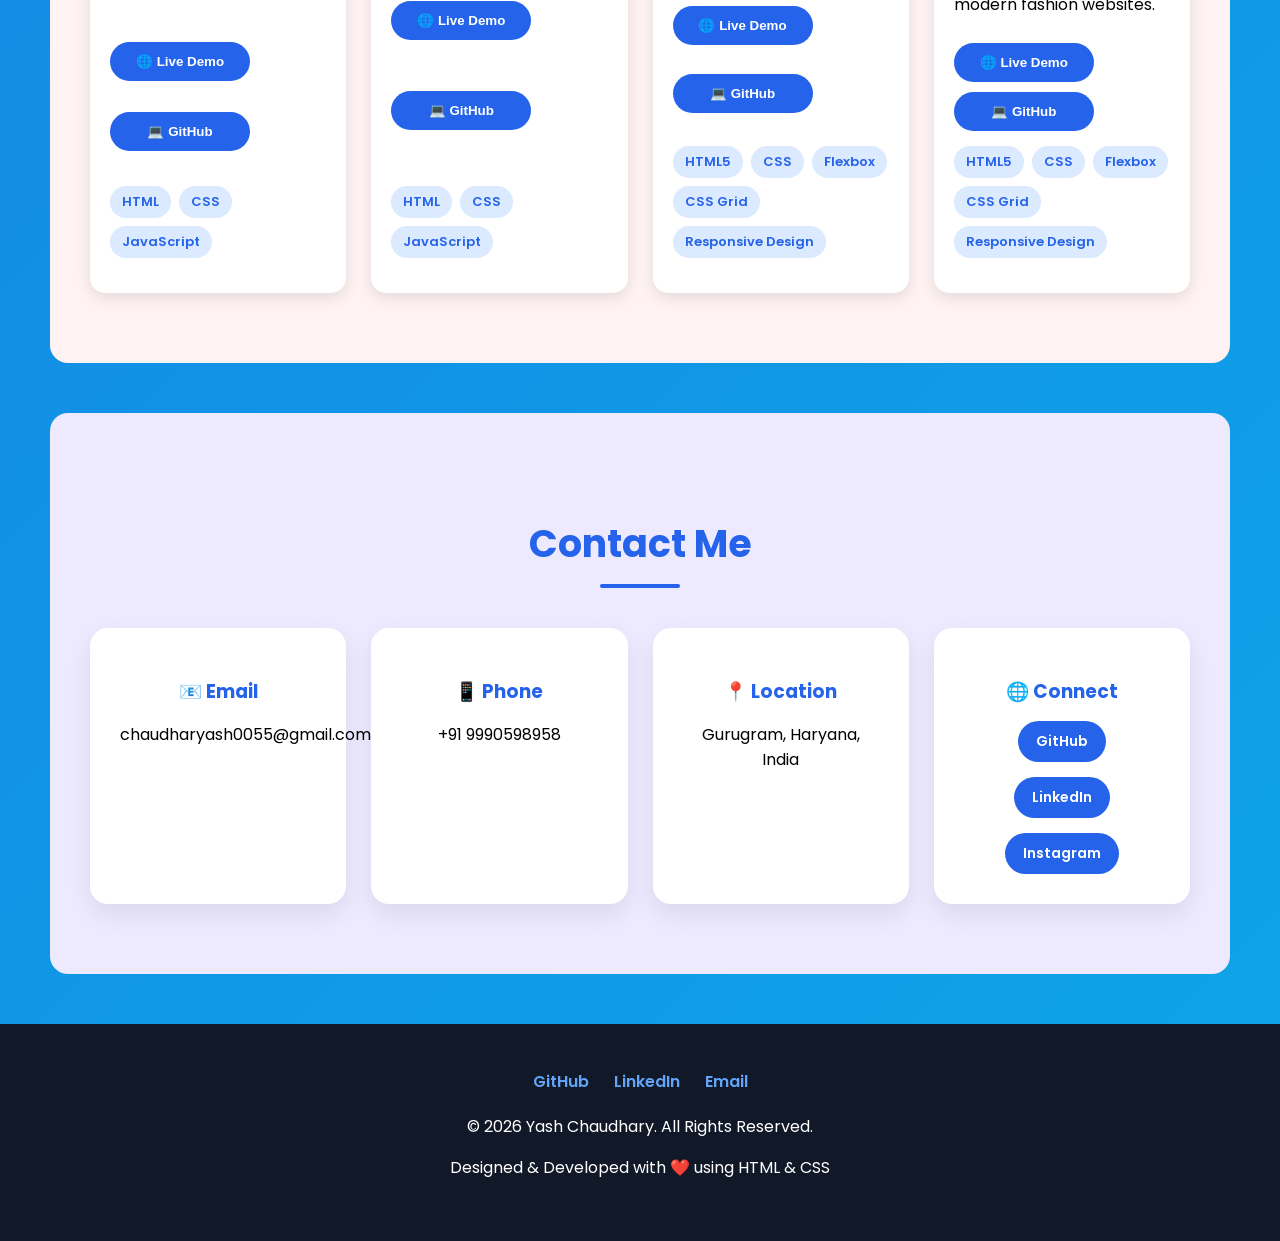
==== commit 4c64dc2c: "Update portfolio with new projects and responsive improvements" ====
--- a/index.html
+++ b/index.html
@@ -357,16 +357,16 @@
     </div>
 
     <div class="project-buttons">
-        <a href="YOUR_LIVE_LINK" target="_blank" class="project-btn">🌐 Live Demo</a>
-
-        <a href="YOUR_GITHUB_LINK" target="_blank" class="resume-btn">💻 GitHub</a>
+        <a href="https://careeros-ai.netlify.app/" target="_blank" class="project-btn">🌐 Live Demo</a>
+
+        <a href="https://github.com/debugwithyash/careeros-ai" target="_blank" class="resume-btn">💻 GitHub</a>
     </div>
 </div>
 
         <div class="project-card">
             <h3>Personal Portfolio Website</h3>
             <p>
-                Designed and developed a responsive personal portfolio website using HTML and CSS to showcase my skills, projects, certifications, and contact information.
+            Designed and developed a responsive personal portfolio website using HTML and CSS to showcase my skills, projects, certifications, and contact information.
             </p>
             <a href="https://yashhchaudharyportfolio.netlify.app/" target="_blank">
                 <button>🌐 Live Demo</button>
@@ -386,7 +386,7 @@
         <div class="project-card">
             <h3>Student Success Dashboard</h3>
             <p>
-                Built a responsive dashboard interface using HTML and CSS to display student information, performance, and analytics in a clean and user-friendly layout.
+            Built a responsive dashboard interface using HTML and CSS to display student information, performance, and analytics in a clean and user-friendly layout.
             </p>
             <a href="https://studentsuccessdashboard.netlify.app/" target="_blank">
                 <button>🌐 Live Demo</button>
@@ -405,7 +405,7 @@
         <div class="project-card">
             <h3>Expense Tracker</h3>
             <p>
-                Developed an Expense Tracker using HTML, CSS, and JavaScript that allows users to add, manage, and track their daily expenses.
+            Developed an Expense Tracker using HTML, CSS, and JavaScript that allows users to add, manage, and track their daily expenses.
             </p>
             <a href="https://expensivestracker.netlify.app/" target="_blank">
                 <button>🌐 Live Demo</button>
@@ -425,7 +425,7 @@
         <div class="project-card">
             <h3>AI & Robotics Workshop Landing Page</h3>
             <p>
-                Created a responsive landing page featuring workshop details, registration form, FAQ section, and modern UI design.
+            Created a responsive landing page featuring workshop details, registration form, FAQ section, and modern UI design.
             </p>
             <a href="https://airoboticworkshop.netlify.app/" target="_blank">
                 <button>🌐 Live Demo</button>
@@ -444,7 +444,7 @@
         <div class="project-card">
             <h3>AI Resume Analyzer</h3>
             <p>
-                Developed an AI-powered resume analyzer to provide insights and recommendations for job seekers.
+            Developed an AI-powered resume analyzer to provide insights and recommendations for job seekers.
             </p>
 
             <a href="https://airesume-analyz.netlify.app/" target="_blank">
@@ -463,22 +463,43 @@
         <div class="project-card">
             <h3>Laundry Mart Website</h3>
             <p>
-                Developed a responsive website for a laundry service with a modern homepage and clean user experience.
-            </p>
-
-            <a href="https://laundryy-mart.netlify.app/" target="_blank">
-                <button>🌐 Live Demo</button>
-            </a>
-            <a href=" https://debugwithyash.github.io/laundry-mart/" target="_blank">
-                <button>💻 GitHub</button>
-            </a>
-              <div class="tech-stack">
-    <span>HTML</span>
-    <span>CSS</span>
-    <span>JavaScript</span>
-</div>
-        </div>
-      
+              A modern laundry service website featuring a responsive hero section, service cards, pricing table, booking form, and professional footer built with HTML and CSS.
+            </p>
+            <a href="https://debugwithyash.github.io/laundry-mart/" target="_blank">
+                <button>🌐 Live Demo</button>
+            </a>
+            <a href="https://debugwithyash.github.io/laundry-mart/" target="_blank">
+                <button>💻 GitHub</button>
+            </a>
+            <div class="tech-stack">
+                <span>HTML5</span>
+                <span>CSS</span>
+                <span>Flexbox</span>
+                <span>CSS Grid</span>
+                <span>Responsive Design</span>
+            </div>
+            </div>
+
+            <div class="project-card">
+            <h3>House of Sunita</h3>
+            <p>
+               A modern and responsive ethnic fashion landing page built using HTML5 and CSS3. The project features a premium hero section, featured collections, customer reviews, responsive layout, and elegant UI inspired by modern fashion websites.
+            </p>
+
+            <a href=" https://debugwithyash.github.io/house-of-sunita/" target="_blank">
+                <button>🌐 Live Demo</button>
+            </a>
+            <a href=" https://debugwithyash.github.io/house-of-sunita/" target="_blank">
+                <button>💻 GitHub</button>
+            </a>
+            <div class="tech-stack">
+                <span>HTML5</span>
+                <span>CSS</span>
+                <span>Flexbox</span>
+                <span>CSS Grid</span>
+                <span>Responsive Design</span>
+            </div>
+            </div>    
 
     </div>
 </section>
--- a/css/style.css
+++ b/css/style.css
@@ -294,20 +294,31 @@
     border-radius:8px;
     box-shadow:0 2px 8px rgba(0,0,0,.1);
 }
-    .projects-container{
-    display:flex;
-    flex-wrap:wrap;
-    gap:20px;
-    justify-content:center;
+  .projects-container{
+    display:grid;
+    grid-template-columns:repeat(4,1fr);
+    gap:25px;
+    margin-top:40px;
 }
 
 .project-card{
-    flex:1 1 280px;
     background:white;
     padding:20px;
-    border-radius:10px;
+    border-radius:15px;
     box-shadow:0 5px 15px rgba(0,0,0,.1);
+    display:flex;
+    flex-direction:column;
+    justify-content:space-between;
+    min-height:380px;
     transition:.3s;
+}
+
+.project-card:hover{
+    transform:translateY(-10px);
+    box-shadow:0 15px 30px rgba(0,0,0,.2);
+}
+.project-card a{
+    text-decoration:none;
 }
 .featured{
 
@@ -351,14 +362,6 @@
 #projects{
     scroll-margin-top:120px;
 }
-.project-card:hover{
-    transform:translateY(-12px) scale(1.02);
-    box-shadow:0 10px 25px rgba(0,0,0,.2);
-}
-.project-card a{
-    text-decoration:none;
-}
-
 .project-card button{
     margin-top:10px;
     margin-right:10px;
@@ -1213,4 +1216,15 @@
 grid-template-columns:1fr;
 
 }
+@media (max-width:992px){
+    .projects-container{
+        grid-template-columns:repeat(2,1fr);
+    }
+}
+
+@media (max-width:768px){
+    .projects-container{
+        grid-template-columns:1fr;
+    }
+}
 </style>
